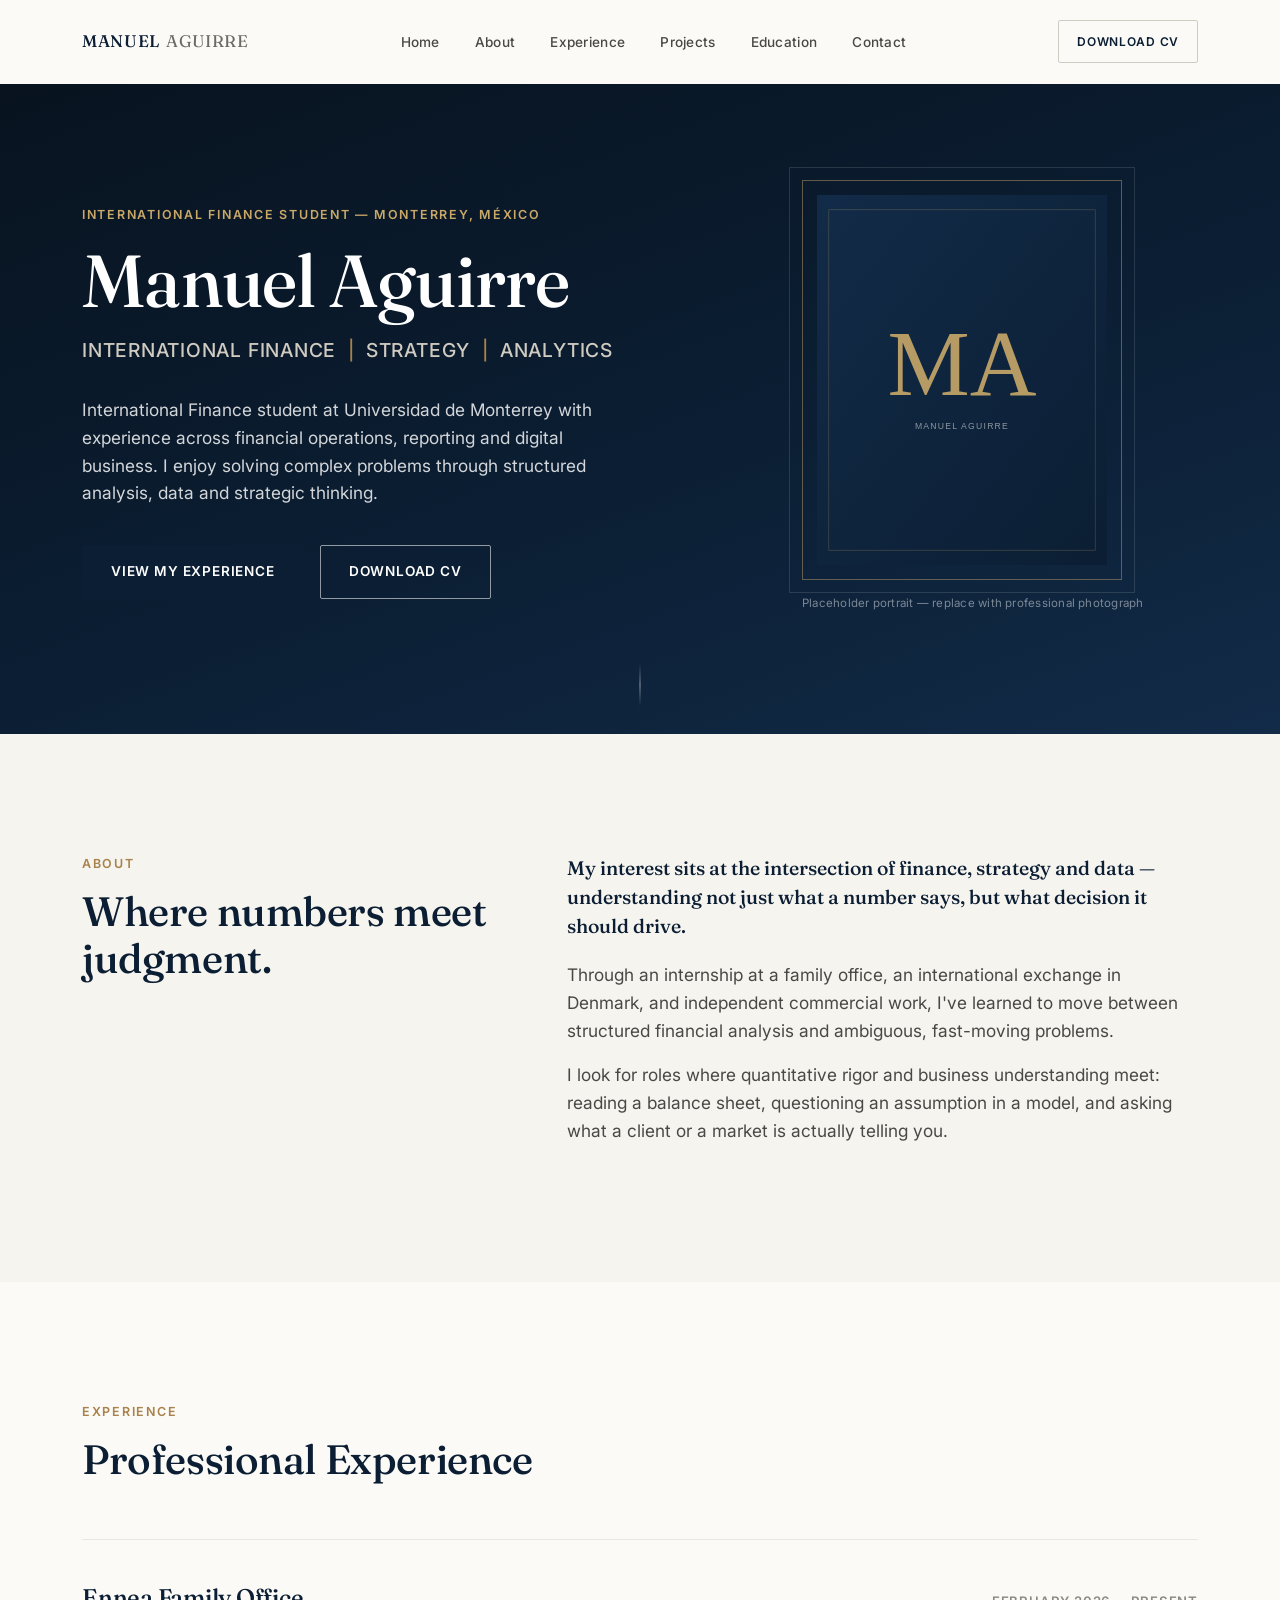
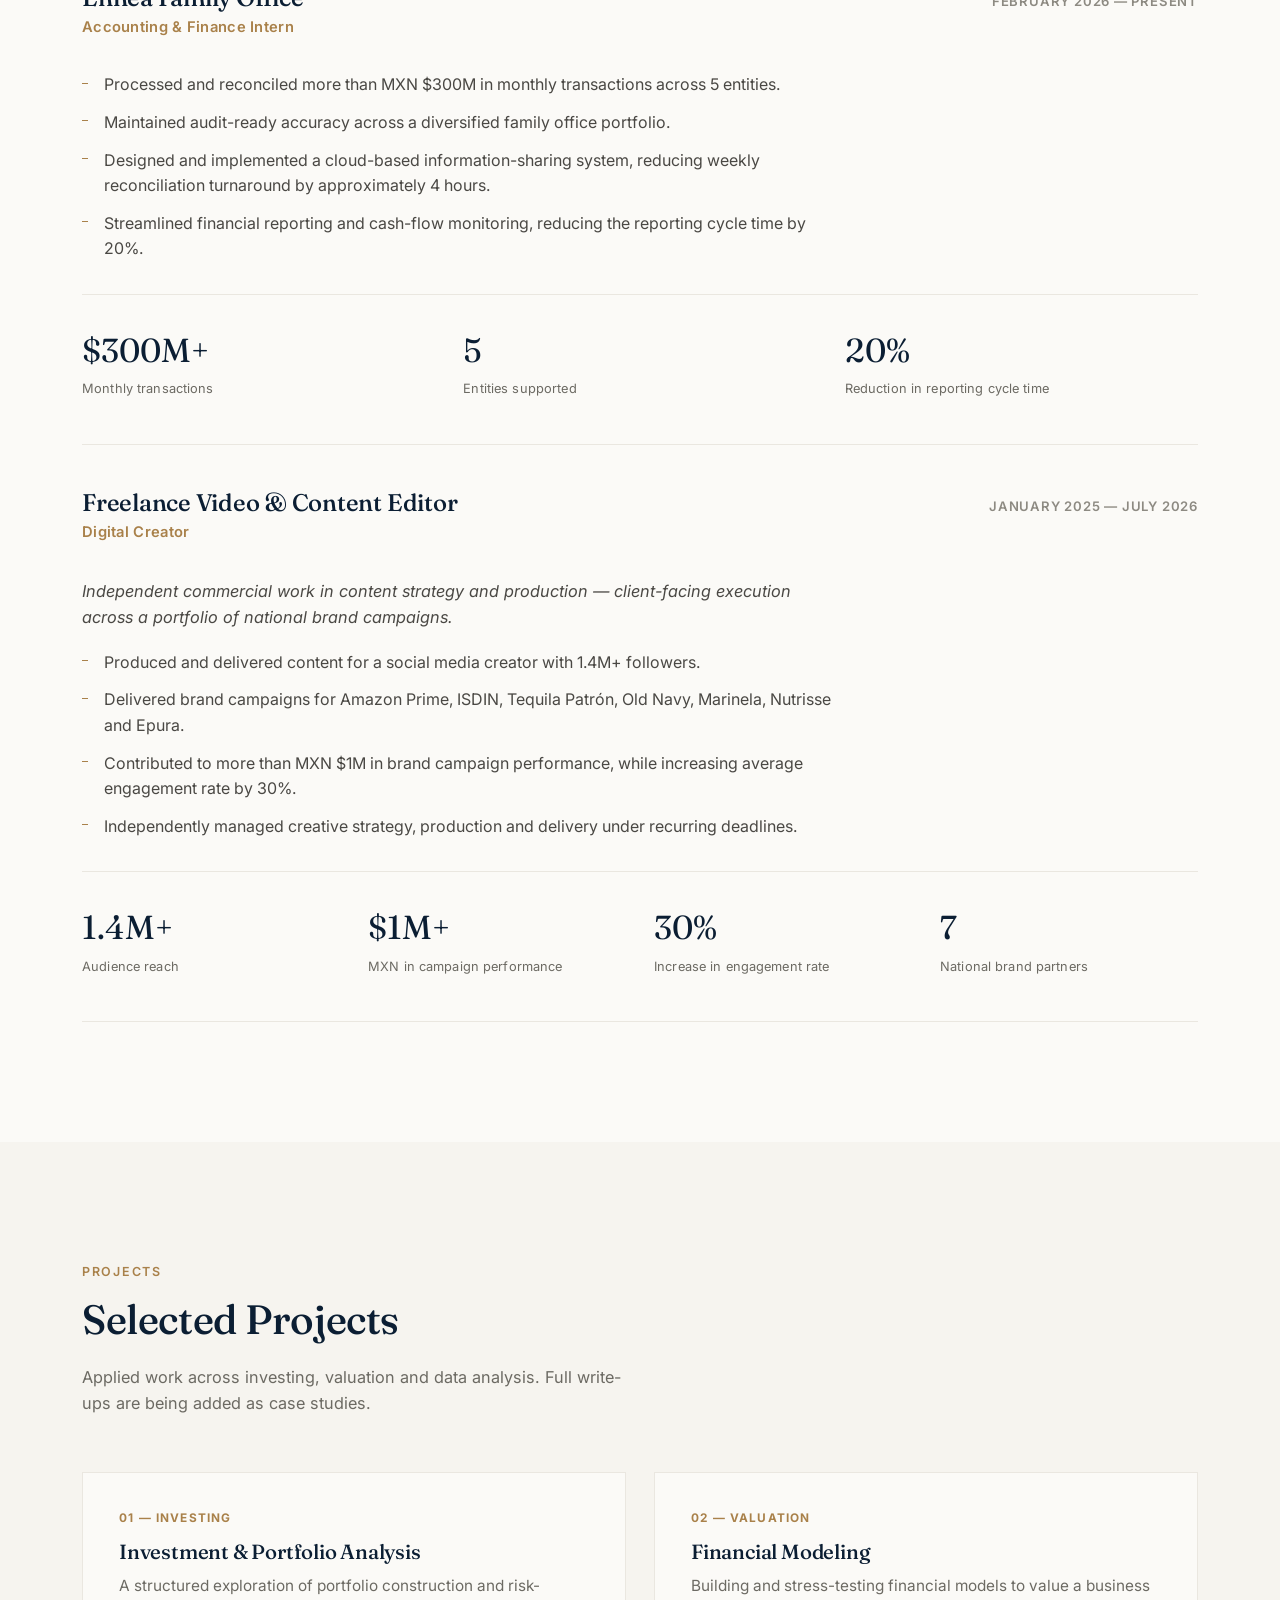
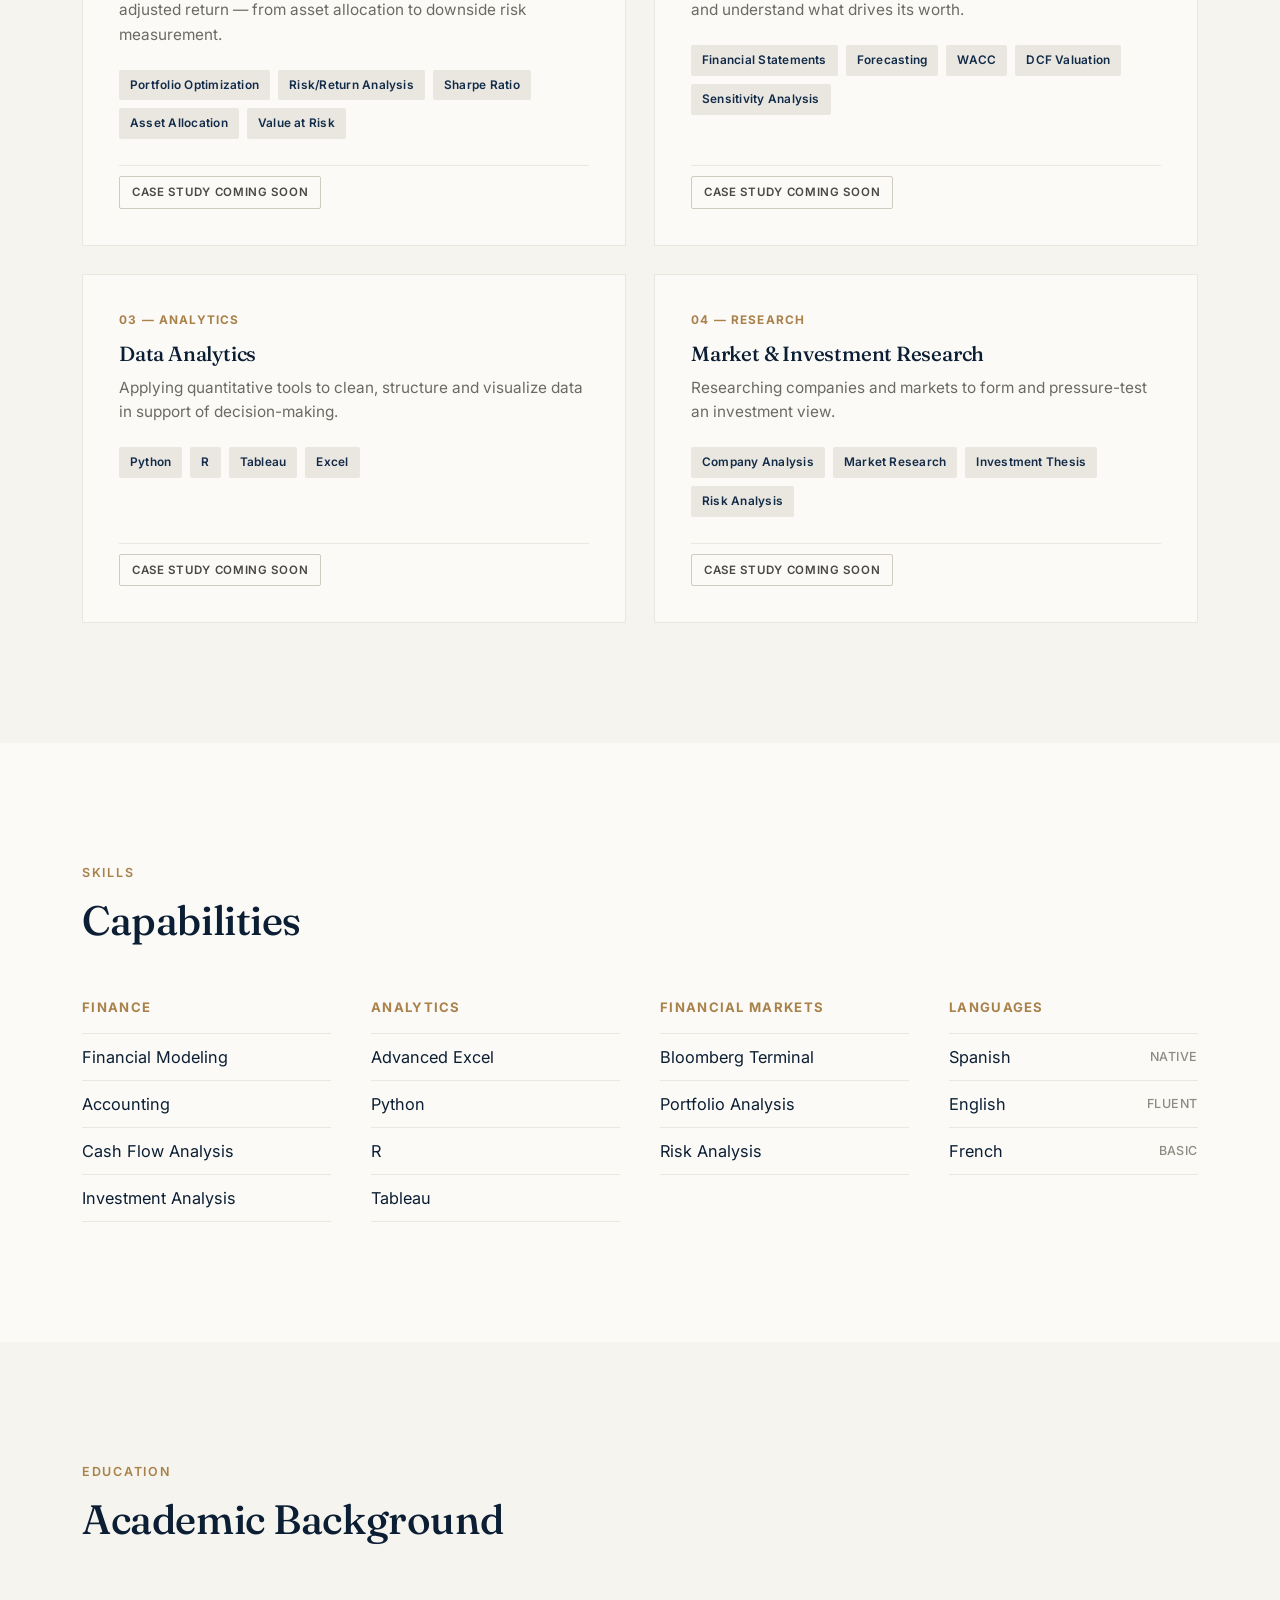
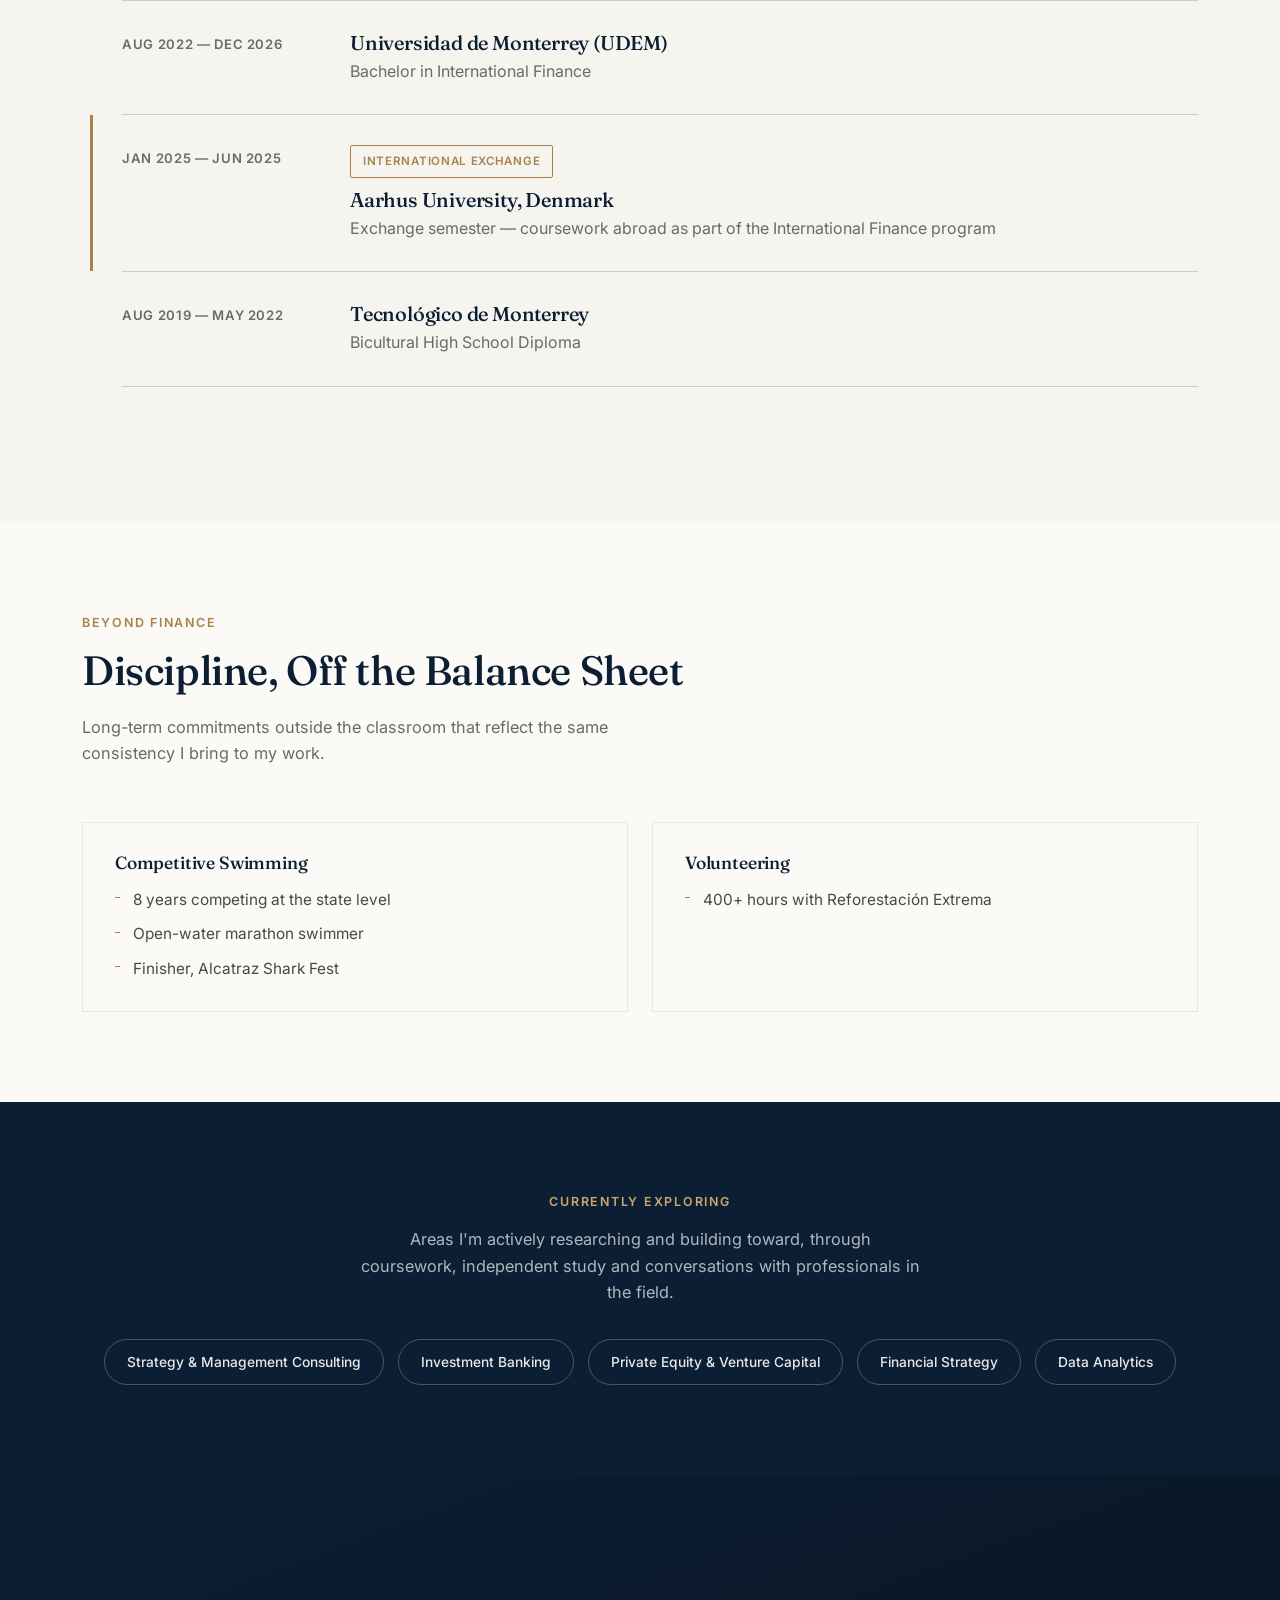
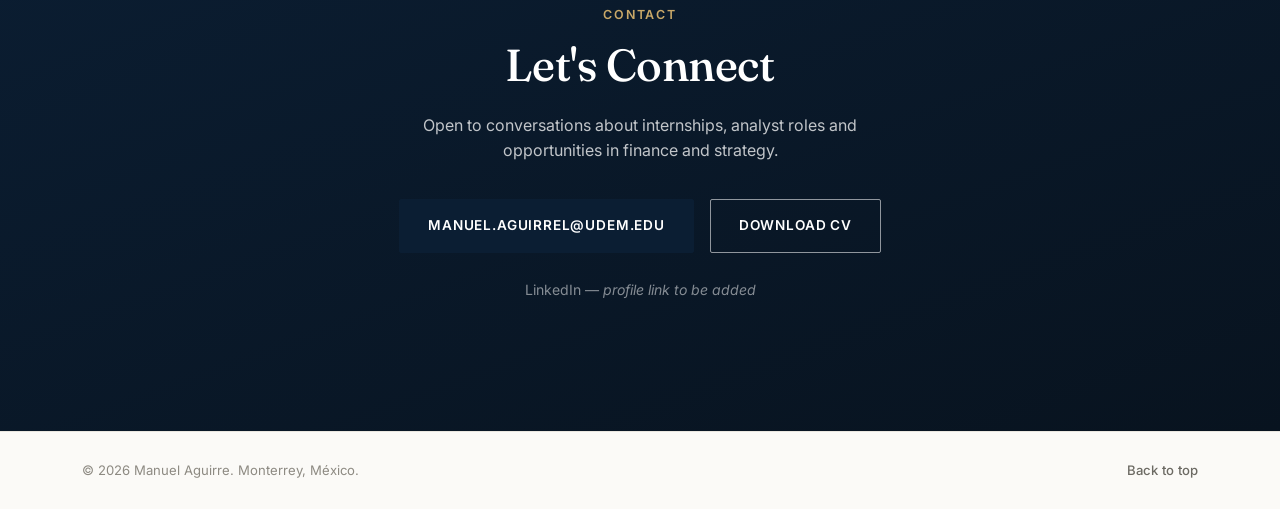
==== index.html @ ecf2e380 "Build premium personal portfolio site for Manuel Aguirre Static site (index.html, css/styles.css, js" ====
<!DOCTYPE html>
<html lang="en">
<head>
<meta charset="UTF-8">
<meta name="viewport" content="width=device-width, initial-scale=1.0">
<title>Manuel Aguirre — International Finance | Strategy | Analytics</title>
<meta name="description" content="Manuel Aguirre is an International Finance student at Universidad de Monterrey with experience in financial operations, reporting and digital business. Exploring careers in strategy consulting, investment banking, private equity and financial analytics.">
<meta name="keywords" content="Manuel Aguirre, International Finance, Finance Student, Financial Analyst, Investment Banking, Management Consulting, Financial Modeling, Monterrey Mexico, Universidad de Monterrey, Aarhus University">
<meta name="author" content="Manuel Aguirre">
<meta name="robots" content="index, follow">
<link rel="canonical" href="https://manuelaguirre.com/">

<!-- Open Graph -->
<meta property="og:type" content="website">
<meta property="og:title" content="Manuel Aguirre — International Finance | Strategy | Analytics">
<meta property="og:description" content="International Finance student at Universidad de Monterrey with experience across financial operations, reporting and digital business.">
<meta property="og:image" content="assets/img/og-cover.svg">
<meta property="og:locale" content="en_US">

<!-- Twitter -->
<meta name="twitter:card" content="summary_large_image">
<meta name="twitter:title" content="Manuel Aguirre — International Finance | Strategy | Analytics">
<meta name="twitter:description" content="International Finance student at Universidad de Monterrey with experience across financial operations, reporting and digital business.">

<link rel="icon" type="image/svg+xml" href="assets/img/favicon.svg">

<link rel="preconnect" href="https://fonts.googleapis.com">
<link rel="preconnect" href="https://fonts.gstatic.com" crossorigin>
<link href="https://fonts.googleapis.com/css2?family=Fraunces:opsz,wght@9..144,400;9..144,500;9..144,600&family=Inter:wght@400;500;600;700&display=swap" rel="stylesheet">

<link rel="stylesheet" href="css/styles.css">

<script type="application/ld+json">
{
  "@context": "https://schema.org",
  "@type": "Person",
  "name": "Manuel Aguirre",
  "jobTitle": "International Finance Student",
  "description": "International Finance student at Universidad de Monterrey with experience across financial operations, reporting and digital business.",
  "email": "mailto:manuel.aguirrel@udem.edu",
  "address": {
    "@type": "PostalAddress",
    "addressLocality": "Monterrey",
    "addressCountry": "MX"
  },
  "alumniOf": [
    {
      "@type": "CollegeOrUniversity",
      "name": "Universidad de Monterrey (UDEM)"
    },
    {
      "@type": "CollegeOrUniversity",
      "name": "Aarhus University"
    },
    {
      "@type": "EducationalOrganization",
      "name": "Tecnológico de Monterrey"
    }
  ],
  "worksFor": {
    "@type": "Organization",
    "name": "Ennea Family Office"
  }
}
</script>
</head>
<body>

<a class="skip-link" href="#main">Skip to content</a>

<header class="site-header" id="site-header">
  <div class="container header-inner">
    <a href="#top" class="logo">MANUEL<span>AGUIRRE</span></a>

    <nav class="main-nav" id="main-nav" aria-label="Primary">
      <ul>
        <li><a href="#top" class="nav-link">Home</a></li>
        <li><a href="#about" class="nav-link">About</a></li>
        <li><a href="#experience" class="nav-link">Experience</a></li>
        <li><a href="#projects" class="nav-link">Projects</a></li>
        <li><a href="#education" class="nav-link">Education</a></li>
        <li><a href="#contact" class="nav-link">Contact</a></li>
      </ul>
    </nav>

    <div class="header-actions">
      <a class="btn btn-ghost btn-small" href="assets/cv/Manuel-Aguirre-CV.pdf" download>Download CV</a>
      <button class="nav-toggle" id="nav-toggle" aria-expanded="false" aria-controls="mobile-nav" aria-label="Open menu">
        <span></span><span></span><span></span>
      </button>
    </div>
  </div>

  <div class="mobile-nav" id="mobile-nav">
    <ul>
      <li><a href="#top" class="nav-link">Home</a></li>
      <li><a href="#about" class="nav-link">About</a></li>
      <li><a href="#experience" class="nav-link">Experience</a></li>
      <li><a href="#projects" class="nav-link">Projects</a></li>
      <li><a href="#education" class="nav-link">Education</a></li>
      <li><a href="#contact" class="nav-link">Contact</a></li>
      <li><a href="assets/cv/Manuel-Aguirre-CV.pdf" class="btn btn-primary btn-small" download>Download CV</a></li>
    </ul>
  </div>
</header>

<main id="main">

  <!-- HERO -->
  <section class="hero" id="top">
    <div class="container hero-inner">
      <div class="hero-copy reveal">
        <p class="eyebrow">International Finance Student — Monterrey, México</p>
        <h1 class="hero-name">Manuel Aguirre</h1>
        <p class="hero-tagline">International Finance <span class="hero-divider">|</span> Strategy <span class="hero-divider">|</span> Analytics</p>
        <p class="hero-desc">International Finance student at Universidad de Monterrey with experience across financial operations, reporting and digital business. I enjoy solving complex problems through structured analysis, data and strategic thinking.</p>
        <div class="hero-cta">
          <a href="#experience" class="btn btn-primary">View My Experience</a>
          <a href="assets/cv/Manuel-Aguirre-CV.pdf" class="btn btn-outline" download>Download CV</a>
        </div>
      </div>

      <div class="hero-portrait reveal" aria-hidden="false">
        <div class="portrait-frame">
          <img src="assets/img/portrait-placeholder.svg" alt="Portrait of Manuel Aguirre — placeholder, to be replaced with a professional photograph" width="480" height="600">
        </div>
        <p class="portrait-note">Placeholder portrait — replace with professional photograph</p>
      </div>
    </div>
    <div class="hero-scroll-cue" aria-hidden="true"><span></span></div>
  </section>

  <!-- ABOUT -->
  <section class="section section-about" id="about">
    <div class="container about-grid">
      <div class="section-heading reveal">
        <p class="eyebrow">About</p>
        <h2>Where numbers meet judgment.</h2>
      </div>
      <div class="about-copy reveal">
        <p>My interest sits at the intersection of finance, strategy and data — understanding not just what a number says, but what decision it should drive.</p>
        <p>Through an internship at a family office, an international exchange in Denmark, and independent commercial work, I've learned to move between structured financial analysis and ambiguous, fast-moving problems.</p>
        <p>I look for roles where quantitative rigor and business understanding meet: reading a balance sheet, questioning an assumption in a model, and asking what a client or a market is actually telling you.</p>
      </div>
    </div>
  </section>

  <!-- EXPERIENCE -->
  <section class="section section-experience" id="experience">
    <div class="container">
      <div class="section-heading reveal">
        <p class="eyebrow">Experience</p>
        <h2>Professional Experience</h2>
      </div>

      <article class="experience-card reveal">
        <div class="experience-head">
          <div>
            <h3>Ennea Family Office</h3>
            <p class="experience-role">Accounting &amp; Finance Intern</p>
          </div>
          <p class="experience-dates">February 2026 — Present</p>
        </div>

        <ul class="experience-list">
          <li>Processed and reconciled more than MXN $300M in monthly transactions across 5 entities.</li>
          <li>Maintained audit-ready accuracy across a diversified family office portfolio.</li>
          <li>Designed and implemented a cloud-based information-sharing system, reducing weekly reconciliation turnaround by approximately 4 hours.</li>
          <li>Streamlined financial reporting and cash-flow monitoring, reducing the reporting cycle time by 20%.</li>
        </ul>

        <div class="stat-row">
          <div class="stat">
            <p class="stat-number">$300M+</p>
            <p class="stat-label">Monthly transactions</p>
          </div>
          <div class="stat">
            <p class="stat-number">5</p>
            <p class="stat-label">Entities supported</p>
          </div>
          <div class="stat">
            <p class="stat-number">20%</p>
            <p class="stat-label">Reduction in reporting cycle time</p>
          </div>
        </div>
      </article>

      <article class="experience-card reveal">
        <div class="experience-head">
          <div>
            <h3>Freelance Video &amp; Content Editor</h3>
            <p class="experience-role">Digital Creator</p>
          </div>
          <p class="experience-dates">January 2025 — July 2026</p>
        </div>

        <p class="experience-framing">Independent commercial work in content strategy and production — client-facing execution across a portfolio of national brand campaigns.</p>

        <ul class="experience-list">
          <li>Produced and delivered content for a social media creator with 1.4M+ followers.</li>
          <li>Delivered brand campaigns for Amazon Prime, ISDIN, Tequila Patrón, Old Navy, Marinela, Nutrisse and Epura.</li>
          <li>Contributed to more than MXN $1M in brand campaign performance, while increasing average engagement rate by 30%.</li>
          <li>Independently managed creative strategy, production and delivery under recurring deadlines.</li>
        </ul>

        <div class="stat-row">
          <div class="stat">
            <p class="stat-number">1.4M+</p>
            <p class="stat-label">Audience reach</p>
          </div>
          <div class="stat">
            <p class="stat-number">$1M+</p>
            <p class="stat-label">MXN in campaign performance</p>
          </div>
          <div class="stat">
            <p class="stat-number">30%</p>
            <p class="stat-label">Increase in engagement rate</p>
          </div>
          <div class="stat">
            <p class="stat-number">7</p>
            <p class="stat-label">National brand partners</p>
          </div>
        </div>
      </article>
    </div>
  </section>

  <!-- SELECTED PROJECTS -->
  <section class="section section-projects" id="projects">
    <div class="container">
      <div class="section-heading reveal">
        <p class="eyebrow">Projects</p>
        <h2>Selected Projects</h2>
        <p class="section-subtitle">Applied work across investing, valuation and data analysis. Full write-ups are being added as case studies.</p>
      </div>

      <div class="project-grid">
        <article class="project-card reveal">
          <p class="project-category">01 — Investing</p>
          <h3>Investment &amp; Portfolio Analysis</h3>
          <p class="project-desc">A structured exploration of portfolio construction and risk-adjusted return — from asset allocation to downside risk measurement.</p>
          <ul class="tag-list">
            <li>Portfolio Optimization</li>
            <li>Risk/Return Analysis</li>
            <li>Sharpe Ratio</li>
            <li>Asset Allocation</li>
            <li>Value at Risk</li>
          </ul>
          <div class="project-footer">
            <span class="badge">Case study coming soon</span>
          </div>
        </article>

        <article class="project-card reveal">
          <p class="project-category">02 — Valuation</p>
          <h3>Financial Modeling</h3>
          <p class="project-desc">Building and stress-testing financial models to value a business and understand what drives its worth.</p>
          <ul class="tag-list">
            <li>Financial Statements</li>
            <li>Forecasting</li>
            <li>WACC</li>
            <li>DCF Valuation</li>
            <li>Sensitivity Analysis</li>
          </ul>
          <div class="project-footer">
            <span class="badge">Case study coming soon</span>
          </div>
        </article>

        <article class="project-card reveal">
          <p class="project-category">03 — Analytics</p>
          <h3>Data Analytics</h3>
          <p class="project-desc">Applying quantitative tools to clean, structure and visualize data in support of decision-making.</p>
          <ul class="tag-list">
            <li>Python</li>
            <li>R</li>
            <li>Tableau</li>
            <li>Excel</li>
          </ul>
          <div class="project-footer">
            <span class="badge">Case study coming soon</span>
          </div>
        </article>

        <article class="project-card reveal">
          <p class="project-category">04 — Research</p>
          <h3>Market &amp; Investment Research</h3>
          <p class="project-desc">Researching companies and markets to form and pressure-test an investment view.</p>
          <ul class="tag-list">
            <li>Company Analysis</li>
            <li>Market Research</li>
            <li>Investment Thesis</li>
            <li>Risk Analysis</li>
          </ul>
          <div class="project-footer">
            <span class="badge">Case study coming soon</span>
          </div>
        </article>
      </div>
    </div>
  </section>

  <!-- SKILLS -->
  <section class="section section-skills" id="skills">
    <div class="container">
      <div class="section-heading reveal">
        <p class="eyebrow">Skills</p>
        <h2>Capabilities</h2>
      </div>

      <div class="skills-grid">
        <div class="skill-group reveal">
          <h3>Finance</h3>
          <ul>
            <li>Financial Modeling</li>
            <li>Accounting</li>
            <li>Cash Flow Analysis</li>
            <li>Investment Analysis</li>
          </ul>
        </div>
        <div class="skill-group reveal">
          <h3>Analytics</h3>
          <ul>
            <li>Advanced Excel</li>
            <li>Python</li>
            <li>R</li>
            <li>Tableau</li>
          </ul>
        </div>
        <div class="skill-group reveal">
          <h3>Financial Markets</h3>
          <ul>
            <li>Bloomberg Terminal</li>
            <li>Portfolio Analysis</li>
            <li>Risk Analysis</li>
          </ul>
        </div>
        <div class="skill-group reveal">
          <h3>Languages</h3>
          <ul class="language-list">
            <li><span>Spanish</span><span class="lang-level">Native</span></li>
            <li><span>English</span><span class="lang-level">Fluent</span></li>
            <li><span>French</span><span class="lang-level">Basic</span></li>
          </ul>
        </div>
      </div>
    </div>
  </section>

  <!-- EDUCATION -->
  <section class="section section-education" id="education">
    <div class="container">
      <div class="section-heading reveal">
        <p class="eyebrow">Education</p>
        <h2>Academic Background</h2>
      </div>

      <ol class="education-list">
        <li class="education-item reveal">
          <div class="education-dates">Aug 2022 — Dec 2026</div>
          <div class="education-body">
            <h3>Universidad de Monterrey (UDEM)</h3>
            <p>Bachelor in International Finance</p>
          </div>
        </li>

        <li class="education-item education-featured reveal">
          <div class="education-dates">Jan 2025 — Jun 2025</div>
          <div class="education-body">
            <span class="badge badge-accent">International Exchange</span>
            <h3>Aarhus University, Denmark</h3>
            <p>Exchange semester — coursework abroad as part of the International Finance program</p>
          </div>
        </li>

        <li class="education-item reveal">
          <div class="education-dates">Aug 2019 — May 2022</div>
          <div class="education-body">
            <h3>Tecnológico de Monterrey</h3>
            <p>Bicultural High School Diploma</p>
          </div>
        </li>
      </ol>
    </div>
  </section>

  <!-- BEYOND FINANCE -->
  <section class="section section-beyond" id="beyond">
    <div class="container">
      <div class="section-heading reveal">
        <p class="eyebrow">Beyond Finance</p>
        <h2>Discipline, Off the Balance Sheet</h2>
        <p class="section-subtitle">Long-term commitments outside the classroom that reflect the same consistency I bring to my work.</p>
      </div>

      <div class="beyond-grid">
        <div class="beyond-card reveal">
          <h3>Competitive Swimming</h3>
          <ul>
            <li>8 years competing at the state level</li>
            <li>Open-water marathon swimmer</li>
            <li>Finisher, Alcatraz Shark Fest</li>
          </ul>
        </div>
        <div class="beyond-card reveal">
          <h3>Volunteering</h3>
          <ul>
            <li>400+ hours with Reforestación Extrema</li>
          </ul>
        </div>
      </div>
    </div>
  </section>

  <!-- CURRENTLY EXPLORING -->
  <section class="section section-exploring">
    <div class="container">
      <div class="section-heading reveal">
        <p class="eyebrow">Currently Exploring</p>
        <p class="section-subtitle">Areas I'm actively researching and building toward, through coursework, independent study and conversations with professionals in the field.</p>
      </div>
      <ul class="pill-list reveal">
        <li>Strategy &amp; Management Consulting</li>
        <li>Investment Banking</li>
        <li>Private Equity &amp; Venture Capital</li>
        <li>Financial Strategy</li>
        <li>Data Analytics</li>
      </ul>
    </div>
  </section>

  <!-- CONTACT -->
  <section class="section section-contact" id="contact">
    <div class="container contact-inner reveal">
      <p class="eyebrow">Contact</p>
      <h2>Let's Connect</h2>
      <p class="contact-desc">Open to conversations about internships, analyst roles and opportunities in finance and strategy.</p>

      <div class="contact-actions">
        <a class="btn btn-primary" href="mailto:manuel.aguirrel@udem.edu">manuel.aguirrel@udem.edu</a>
        <a class="btn btn-outline" href="assets/cv/Manuel-Aguirre-CV.pdf" download>Download CV</a>
      </div>

      <p class="contact-linkedin">LinkedIn — <em>profile link to be added</em></p>
    </div>
  </section>

</main>

<footer class="site-footer">
  <div class="container footer-inner">
    <p>&copy; <span id="year">2026</span> Manuel Aguirre. Monterrey, México.</p>
    <a href="#top" class="footer-top">Back to top</a>
  </div>
</footer>

<script src="js/main.js"></script>
</body>
</html>
---- css/styles.css ----
/* ==========================================================================
   Manuel Aguirre — Portfolio
   Design system: deep navy / charcoal / off-white, editorial serif + sans
   ========================================================================== */

:root{
  /* Palette */
  --navy-950:#08131F;
  --navy-900:#0B1E33;
  --navy-800:#122B48;
  --navy-700:#1B3A5C;
  --charcoal:#1E2126;
  --ink:#12151A;
  --white:#FFFFFF;
  --off-white:#F6F4EF;
  --paper:#FBFAF7;
  --gray-100:#EAE7E0;
  --gray-300:#CFCBC1;
  --gray-500:#8D8A82;
  --gray-600:#6C6A63;
  --gray-700:#4A4844;
  --gold:#A9814A;
  --gold-light:#C9A868;

  /* Type */
  --font-display: 'Fraunces', Georgia, 'Times New Roman', serif;
  --font-body: 'Inter', -apple-system, BlinkMacSystemFont, 'Segoe UI', sans-serif;

  /* Layout */
  --container-w: 1180px;
  --header-h: 84px;
  --radius-sm: 2px;
  --radius-md: 4px;

  /* Motion */
  --ease: cubic-bezier(.16,.84,.44,1);
  --dur: 600ms;
}

*, *::before, *::after{ box-sizing: border-box; }

html{
  scroll-behavior: smooth;
  scroll-padding-top: var(--header-h);
}

body{
  margin:0;
  font-family: var(--font-body);
  color: var(--ink);
  background: var(--paper);
  font-size: 16px;
  line-height: 1.6;
  -webkit-font-smoothing: antialiased;
  text-rendering: optimizeLegibility;
}

img{ max-width:100%; display:block; }

a{ color: inherit; text-decoration: none; }

ul{ list-style:none; margin:0; padding:0; }

h1,h2,h3,h4{
  font-family: var(--font-display);
  font-weight: 500;
  line-height: 1.15;
  margin: 0 0 .5em;
  letter-spacing: -0.01em;
  color: var(--navy-900);
}

p{ margin: 0 0 1em; }

.container{
  width: 100%;
  max-width: var(--container-w);
  margin: 0 auto;
  padding: 0 32px;
}

.skip-link{
  position:absolute;
  left:-9999px;
  top:0;
  background: var(--navy-900);
  color: var(--white);
  padding: 12px 20px;
  z-index: 200;
}
.skip-link:focus{ left: 16px; top: 16px; }

/* ---- Buttons ---- */
.btn{
  display:inline-flex;
  align-items:center;
  justify-content:center;
  gap:.5em;
  padding: 15px 28px;
  font-family: var(--font-body);
  font-size: 0.85rem;
  font-weight: 600;
  letter-spacing: 0.06em;
  text-transform: uppercase;
  border-radius: var(--radius-sm);
  border: 1px solid transparent;
  cursor: pointer;
  transition: background-color .25s var(--ease), color .25s var(--ease), border-color .25s var(--ease), transform .25s var(--ease);
  white-space: nowrap;
}
.btn:hover{ transform: translateY(-1px); }
.btn:focus-visible{ outline: 2px solid var(--gold); outline-offset: 3px; }

.btn-primary{
  background: var(--navy-900);
  color: var(--white);
  border-color: var(--navy-900);
}
.btn-primary:hover{ background: var(--navy-800); border-color: var(--navy-800); }

.btn-outline{
  background: transparent;
  color: var(--navy-900);
  border-color: var(--navy-900);
}
.btn-outline:hover{ background: var(--navy-900); color: var(--white); }

.btn-ghost{
  background: transparent;
  color: var(--navy-900);
  border-color: var(--gray-300);
  padding: 11px 20px;
}
.btn-ghost:hover{ border-color: var(--navy-900); }

.btn-small{ padding: 11px 18px; font-size: .75rem; }

/* On dark sections, outline buttons flip */
.hero .btn-outline{
  color: var(--white);
  border-color: rgba(255,255,255,.55);
}
.hero .btn-outline:hover{ background: var(--white); color: var(--navy-900); }

.section-contact .btn-outline{
  color: var(--white);
  border-color: rgba(255,255,255,.55);
}
.section-contact .btn-outline:hover{ background: var(--white); color: var(--navy-900); }

/* ---- Eyebrow / labels ---- */
.eyebrow{
  font-family: var(--font-body);
  font-size: .78rem;
  font-weight: 600;
  letter-spacing: 0.14em;
  text-transform: uppercase;
  color: var(--gold);
  margin: 0 0 14px;
}

.badge{
  display:inline-block;
  font-size: .72rem;
  font-weight: 600;
  letter-spacing: .06em;
  text-transform: uppercase;
  padding: 6px 12px;
  border: 1px solid var(--gray-300);
  color: var(--gray-700);
  border-radius: var(--radius-sm);
}
.badge-accent{
  border-color: var(--gold);
  color: var(--gold);
  margin-bottom: 10px;
}

/* ==========================================================================
   Header
   ========================================================================== */
.site-header{
  position: sticky;
  top:0;
  z-index: 100;
  height: var(--header-h);
  display:flex;
  align-items:center;
  background: rgba(251,250,247,.85);
  backdrop-filter: saturate(180%) blur(10px);
  -webkit-backdrop-filter: saturate(180%) blur(10px);
  border-bottom: 1px solid transparent;
  transition: border-color .3s var(--ease), background-color .3s var(--ease), box-shadow .3s var(--ease);
}
.site-header.scrolled{
  border-bottom-color: var(--gray-100);
  box-shadow: 0 1px 0 rgba(0,0,0,.02);
}

.header-inner{
  display:flex;
  align-items:center;
  justify-content: space-between;
  width:100%;
}

.logo{
  font-family: var(--font-display);
  font-size: 1.05rem;
  font-weight: 500;
  letter-spacing: 0.04em;
  color: var(--navy-900);
}
.logo span{ font-weight: 400; color: var(--gray-600); margin-left:.35em; }

.main-nav ul{ display:flex; gap: 2.2rem; }
.nav-link{
  font-size: .85rem;
  font-weight: 500;
  letter-spacing: .02em;
  color: var(--gray-700);
  position: relative;
  padding: 6px 0;
  transition: color .2s var(--ease);
}
.nav-link::after{
  content:"";
  position:absolute;
  left:0; right:0; bottom:0;
  height:1px;
  background: var(--gold);
  transform: scaleX(0);
  transform-origin: left;
  transition: transform .25s var(--ease);
}
.nav-link:hover, .nav-link.active{ color: var(--navy-900); }
.nav-link:hover::after, .nav-link.active::after{ transform: scaleX(1); }

.header-actions{ display:flex; align-items:center; gap: 14px; }

.nav-toggle{
  display:none;
  flex-direction:column;
  justify-content:center;
  gap:5px;
  width: 34px;
  height: 34px;
  background: none;
  border: none;
  cursor:pointer;
  padding: 0;
}
.nav-toggle span{
  display:block;
  height:1.5px;
  background: var(--navy-900);
  transition: transform .25s var(--ease), opacity .25s var(--ease);
}
.nav-toggle[aria-expanded="true"] span:nth-child(1){ transform: translateY(6.5px) rotate(45deg); }
.nav-toggle[aria-expanded="true"] span:nth-child(2){ opacity:0; }
.nav-toggle[aria-expanded="true"] span:nth-child(3){ transform: translateY(-6.5px) rotate(-45deg); }

.mobile-nav{
  display:none;
  position: absolute;
  top: var(--header-h);
  left:0; right:0;
  background: var(--paper);
  border-bottom: 1px solid var(--gray-100);
  overflow:hidden;
  max-height:0;
  transition: max-height .35s var(--ease);
}
.mobile-nav.open{ max-height: 420px; }
.mobile-nav ul{ padding: 10px 32px 26px; display:flex; flex-direction:column; gap: 4px; }
.mobile-nav .nav-link{ display:block; padding: 12px 0; font-size: 1rem; }
.mobile-nav .btn{ margin-top: 10px; width: fit-content; }

/* ==========================================================================
   Hero
   ========================================================================== */
.hero{
  position:relative;
  background: linear-gradient(160deg, var(--navy-950) 0%, var(--navy-900) 55%, var(--navy-800) 100%);
  color: var(--white);
  padding: 96px 0 110px;
  overflow:hidden;
}

.hero-inner{
  display:grid;
  grid-template-columns: 1.15fr .85fr;
  gap: 56px;
  align-items:center;
}

.hero-copy .eyebrow{ color: var(--gold-light); }

.hero-name{
  font-size: clamp(2.8rem, 6vw, 4.6rem);
  color: var(--white);
  margin-bottom: .15em;
}

.hero-tagline{
  font-family: var(--font-body);
  font-size: clamp(1rem, 1.6vw, 1.2rem);
  font-weight: 500;
  letter-spacing: .04em;
  text-transform: uppercase;
  color: var(--gray-300);
  margin-bottom: 1.6em;
}
.hero-divider{ color: var(--gold); margin: 0 .3em; }

.hero-desc{
  font-size: 1.08rem;
  color: rgba(255,255,255,.82);
  max-width: 560px;
  margin-bottom: 2.2em;
}

.hero-cta{ display:flex; flex-wrap:wrap; gap: 16px; }

.hero-portrait{ position:relative; justify-self:center; }
.portrait-frame{
  width: min(320px, 80vw);
  aspect-ratio: 4/5;
  border: 1px solid rgba(201,168,104,.45);
  padding: 14px;
  position:relative;
}
.portrait-frame::before{
  content:"";
  position:absolute;
  inset: -14px;
  border: 1px solid rgba(255,255,255,.12);
  pointer-events:none;
}
.portrait-frame img{
  width:100%; height:100%;
  object-fit: cover;
  background: var(--navy-800);
}
.portrait-note{
  text-align:center;
  font-size: .72rem;
  color: rgba(255,255,255,.45);
  margin-top: 14px;
  letter-spacing: .02em;
}

.hero-scroll-cue{
  position:absolute;
  left:50%;
  bottom: 28px;
  transform: translateX(-50%);
}
.hero-scroll-cue span{
  display:block;
  width:1px;
  height:42px;
  background: linear-gradient(to bottom, rgba(255,255,255,0), rgba(255,255,255,.55), rgba(255,255,255,0));
  animation: scrollcue 2.2s ease-in-out infinite;
}
@keyframes scrollcue{
  0%{ transform: translateY(-8px); opacity:.2; }
  50%{ opacity:1; }
  100%{ transform: translateY(8px); opacity:.2; }
}

/* ==========================================================================
   Generic section scaffolding
   ========================================================================== */
.section{ padding: 120px 0; }
.section-heading{ max-width: 640px; margin-bottom: 56px; }
.section-heading h2{ font-size: clamp(1.9rem, 3.2vw, 2.6rem); }
.section-subtitle{ color: var(--gray-600); font-size: 1.02rem; max-width: 560px; }

.section-about{ background: var(--off-white); }
.about-grid{
  display:grid;
  grid-template-columns: .8fr 1.2fr;
  gap: 64px;
  align-items:start;
}
.about-grid .section-heading{ margin-bottom:0; }
.about-copy p{ font-size: 1.08rem; color: var(--gray-700); }
.about-copy p:first-child{ font-size: 1.22rem; color: var(--navy-900); font-family: var(--font-display); font-weight: 500; line-height:1.5; }

/* ==========================================================================
   Experience
   ========================================================================== */
.experience-card{
  border-top: 1px solid var(--gray-100);
  padding: 44px 0;
}
.experience-card:last-child{ border-bottom: 1px solid var(--gray-100); }

.experience-head{
  display:flex;
  justify-content: space-between;
  align-items: baseline;
  flex-wrap: wrap;
  gap: 8px 24px;
  margin-bottom: 18px;
}
.experience-head h3{ font-size: 1.5rem; margin-bottom: .2em; }
.experience-role{ color: var(--gold); font-weight: 600; font-size: .92rem; letter-spacing: .02em; }
.experience-dates{
  font-size: .82rem;
  font-weight: 600;
  letter-spacing: .06em;
  text-transform: uppercase;
  color: var(--gray-500);
  white-space: nowrap;
}

.experience-framing{
  font-size: 1.02rem;
  color: var(--gray-700);
  font-style: italic;
  max-width: 720px;
  margin-bottom: 20px;
}

.experience-list{ max-width: 760px; margin-bottom: 32px; }
.experience-list li{
  position: relative;
  padding-left: 22px;
  margin-bottom: 12px;
  color: var(--gray-700);
  font-size: 1rem;
}
.experience-list li::before{
  content:"";
  position:absolute;
  left:0; top: .65em;
  width: 6px; height:1px;
  background: var(--gold);
}

.stat-row{
  display:grid;
  grid-template-columns: repeat(auto-fit, minmax(140px, 1fr));
  gap: 28px;
  padding-top: 28px;
  border-top: 1px solid var(--gray-100);
}
.stat-number{
  font-family: var(--font-display);
  font-size: clamp(1.7rem, 2.6vw, 2.2rem);
  color: var(--navy-900);
  margin-bottom: .1em;
}
.stat-label{
  font-size: .8rem;
  color: var(--gray-600);
  letter-spacing: .01em;
  margin-bottom:0;
}

/* ==========================================================================
   Projects
   ========================================================================== */
.section-projects{ background: var(--off-white); }
.project-grid{
  display:grid;
  grid-template-columns: repeat(2, 1fr);
  gap: 28px;
}
.project-card{
  background: var(--paper);
  border: 1px solid var(--gray-100);
  padding: 36px;
  display:flex;
  flex-direction:column;
  transition: border-color .25s var(--ease), transform .25s var(--ease);
}
.project-card:hover{ border-color: var(--gold); transform: translateY(-3px); }

.project-category{
  font-size: .74rem;
  font-weight: 700;
  letter-spacing: .1em;
  text-transform: uppercase;
  color: var(--gold);
  margin-bottom: 12px;
}
.project-card h3{ font-size: 1.28rem; margin-bottom: .5em; }
.project-desc{ color: var(--gray-600); font-size: .96rem; margin-bottom: 22px; }

.tag-list{ display:flex; flex-wrap:wrap; gap: 8px; margin-bottom: 26px; }
.tag-list li{
  font-size: .74rem;
  font-weight: 600;
  letter-spacing: .02em;
  color: var(--navy-800);
  background: var(--gray-100);
  padding: 6px 11px;
  border-radius: var(--radius-sm);
}

.project-footer{ margin-top: auto; padding-top: 10px; border-top: 1px solid var(--gray-100); }

/* ==========================================================================
   Skills
   ========================================================================== */
.skills-grid{
  display:grid;
  grid-template-columns: repeat(4, 1fr);
  gap: 40px;
}
.skill-group h3{
  font-size: .82rem;
  font-weight: 700;
  letter-spacing: .1em;
  text-transform: uppercase;
  color: var(--gold);
  font-family: var(--font-body);
  margin-bottom: 18px;
}
.skill-group ul li{
  font-size: 1.02rem;
  color: var(--navy-900);
  padding: 10px 0;
  border-top: 1px solid var(--gray-100);
}
.skill-group ul li:last-child{ border-bottom: 1px solid var(--gray-100); }

.language-list li{ display:flex; justify-content: space-between; align-items:center; }
.lang-level{ font-size: .78rem; color: var(--gray-500); font-weight: 500; text-transform: uppercase; letter-spacing: .04em; }

/* ==========================================================================
   Education
   ========================================================================== */
.section-education{ background: var(--off-white); }
.education-list{ display:flex; flex-direction:column; }
.education-item{
  display:grid;
  grid-template-columns: 200px 1fr;
  gap: 28px;
  padding: 30px 0;
  border-top: 1px solid var(--gray-300);
}
.education-list li:last-child{ border-bottom: 1px solid var(--gray-300); }
.education-dates{
  font-size: .82rem;
  font-weight: 600;
  letter-spacing: .05em;
  text-transform: uppercase;
  color: var(--gray-600);
  padding-top: 3px;
}
.education-body h3{ font-size: 1.25rem; margin-bottom: .25em; }
.education-body p{ color: var(--gray-600); margin-bottom:0; }
.education-featured{ position: relative; }
.education-featured::before{
  content:"";
  position:absolute;
  left: -32px;
  top:0; bottom:0;
  width: 3px;
  background: var(--gold);
}

/* ==========================================================================
   Beyond Finance
   ========================================================================== */
.section-beyond{ padding: 90px 0; }
.beyond-grid{
  display:grid;
  grid-template-columns: repeat(2, 1fr);
  gap: 24px;
}
.beyond-card{
  border: 1px solid var(--gray-100);
  padding: 30px 32px;
}
.beyond-card h3{ font-size: 1.1rem; margin-bottom: .8em; }
.beyond-card ul li{
  font-size: .96rem;
  color: var(--gray-700);
  padding-left: 18px;
  position: relative;
  margin-bottom: 10px;
}
.beyond-card ul li::before{
  content:"";
  position:absolute; left:0; top:.6em;
  width:5px; height:1px;
  background: var(--gold);
}
.beyond-card ul li:last-child{ margin-bottom:0; }

/* ==========================================================================
   Currently Exploring
   ========================================================================== */
.section-exploring{
  background: var(--navy-900);
  color: var(--white);
  padding: 90px 0;
  text-align:center;
}
.section-exploring .eyebrow{ color: var(--gold-light); }
.section-exploring .section-heading{ margin: 0 auto 34px; }
.section-exploring .section-subtitle{ color: rgba(255,255,255,.68); margin: 0 auto; }

.pill-list{
  display:flex;
  flex-wrap:wrap;
  justify-content:center;
  gap: 14px;
}
.pill-list li{
  font-size: .86rem;
  font-weight: 500;
  padding: 11px 22px;
  border: 1px solid rgba(255,255,255,.25);
  border-radius: 999px;
  color: rgba(255,255,255,.9);
  transition: border-color .25s var(--ease), background-color .25s var(--ease);
}
.pill-list li:hover{ border-color: var(--gold-light); background: rgba(255,255,255,.04); }

/* ==========================================================================
   Contact
   ========================================================================== */
.section-contact{
  background: linear-gradient(160deg, var(--navy-900) 0%, var(--navy-950) 100%);
  color: var(--white);
  text-align:center;
  padding: 130px 0;
}
.section-contact .eyebrow{ color: var(--gold-light); }
.section-contact h2{ color: var(--white); font-size: clamp(2rem, 4vw, 2.8rem); }
.contact-desc{ color: rgba(255,255,255,.75); max-width: 480px; margin: 0 auto 2.2em; }
.contact-inner{ max-width: 640px; }
.contact-actions{ display:flex; flex-wrap:wrap; justify-content:center; gap: 16px; margin-bottom: 26px; }
.contact-linkedin{ color: rgba(255,255,255,.5); font-size: .88rem; margin:0; }

/* ==========================================================================
   Footer
   ========================================================================== */
.site-footer{ background: var(--paper); border-top: 1px solid var(--gray-100); padding: 28px 0; }
.footer-inner{ display:flex; justify-content: space-between; align-items:center; flex-wrap:wrap; gap: 10px; }
.footer-inner p{ margin:0; font-size: .82rem; color: var(--gray-500); }
.footer-top{ font-size: .82rem; color: var(--gray-600); font-weight: 500; }
.footer-top:hover{ color: var(--navy-900); }

/* ==========================================================================
   Reveal animations
   ========================================================================== */
.reveal{
  opacity: 0;
  transform: translateY(18px);
  transition: opacity var(--dur) var(--ease), transform var(--dur) var(--ease);
}
.reveal.is-visible{ opacity:1; transform: none; }

@media (prefers-reduced-motion: reduce){
  html{ scroll-behavior:auto; }
  .reveal{ opacity:1; transform:none; transition:none; }
  .hero-scroll-cue span{ animation:none; }
  *{ transition-duration: 0.001ms !important; animation-duration: 0.001ms !important; }
}

/* ==========================================================================
   Responsive
   ========================================================================== */
@media (max-width: 980px){
  .hero-inner{ grid-template-columns: 1fr; text-align:center; }
  .hero-copy{ order:2; }
  .hero-portrait{ order:1; margin-bottom: 20px; }
  .hero-desc{ margin-left:auto; margin-right:auto; }
  .hero-cta{ justify-content:center; }

  .about-grid{ grid-template-columns: 1fr; gap: 24px; }
  .project-grid{ grid-template-columns: 1fr; }
  .skills-grid{ grid-template-columns: repeat(2, 1fr); gap: 32px 24px; }
  .beyond-grid{ grid-template-columns: 1fr; }
}

@media (max-width: 760px){
  .main-nav{ display:none; }
  .nav-toggle{ display:flex; }
  .mobile-nav{ display:block; }

  .section{ padding: 84px 0; }
  .container{ padding: 0 22px; }

  .education-item{ grid-template-columns: 1fr; gap: 8px; }
  .education-featured::before{ left: -22px; }

  .footer-inner{ justify-content:center; text-align:center; }
}

@media (max-width: 480px){
  .skills-grid{ grid-template-columns: 1fr; }
  .stat-row{ grid-template-columns: repeat(2, 1fr); }
}
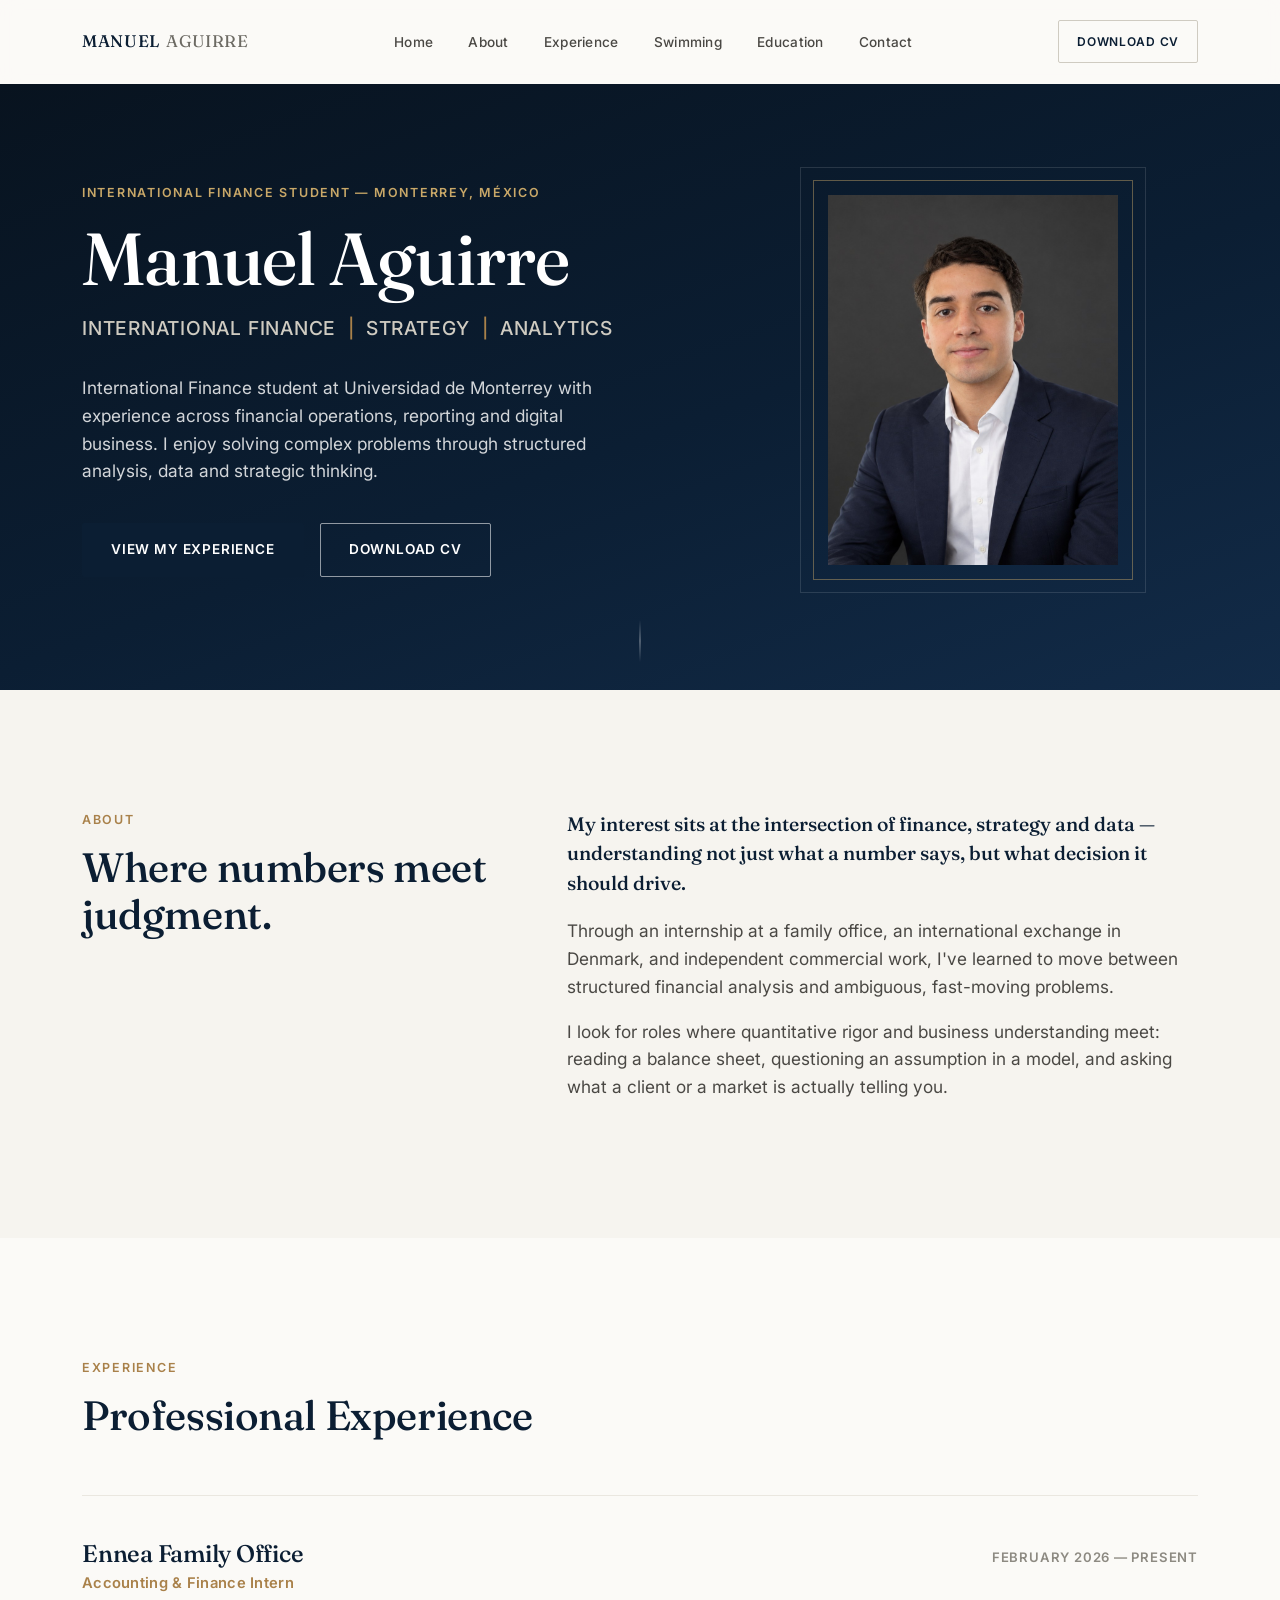
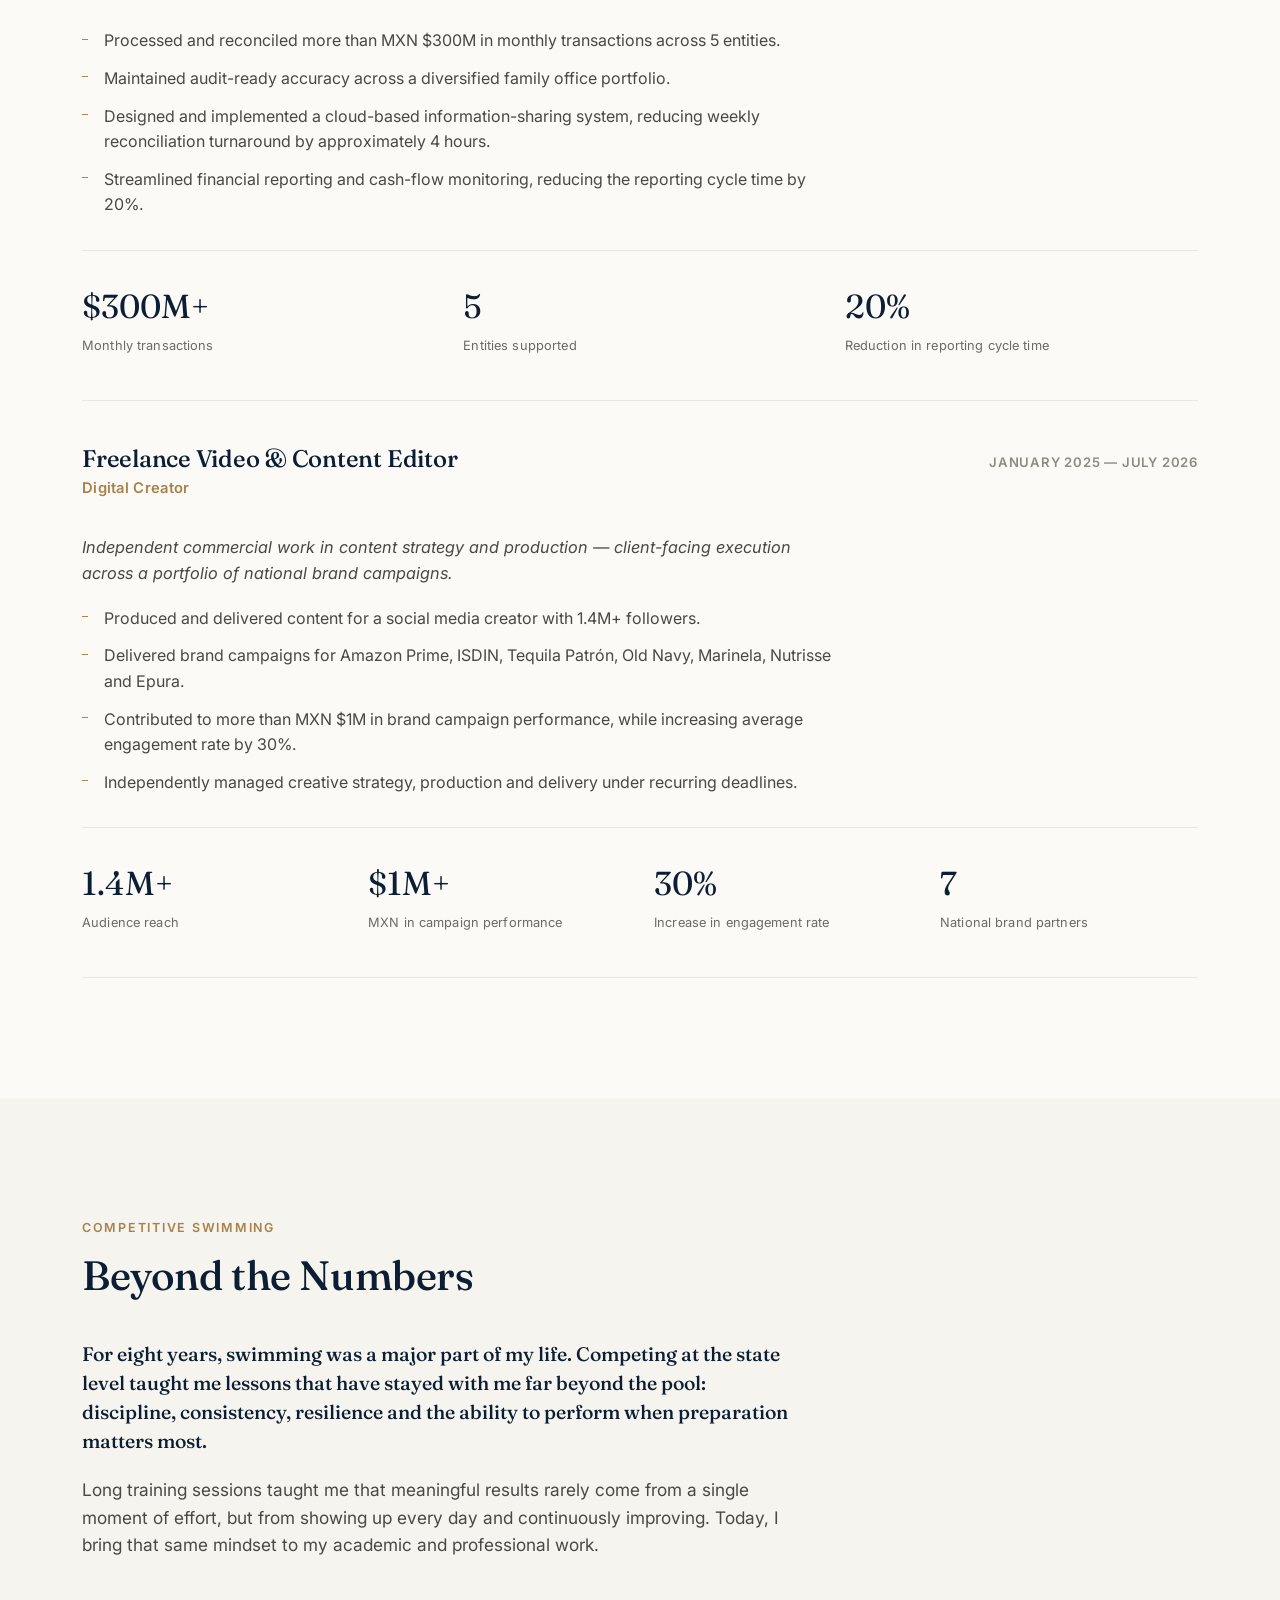
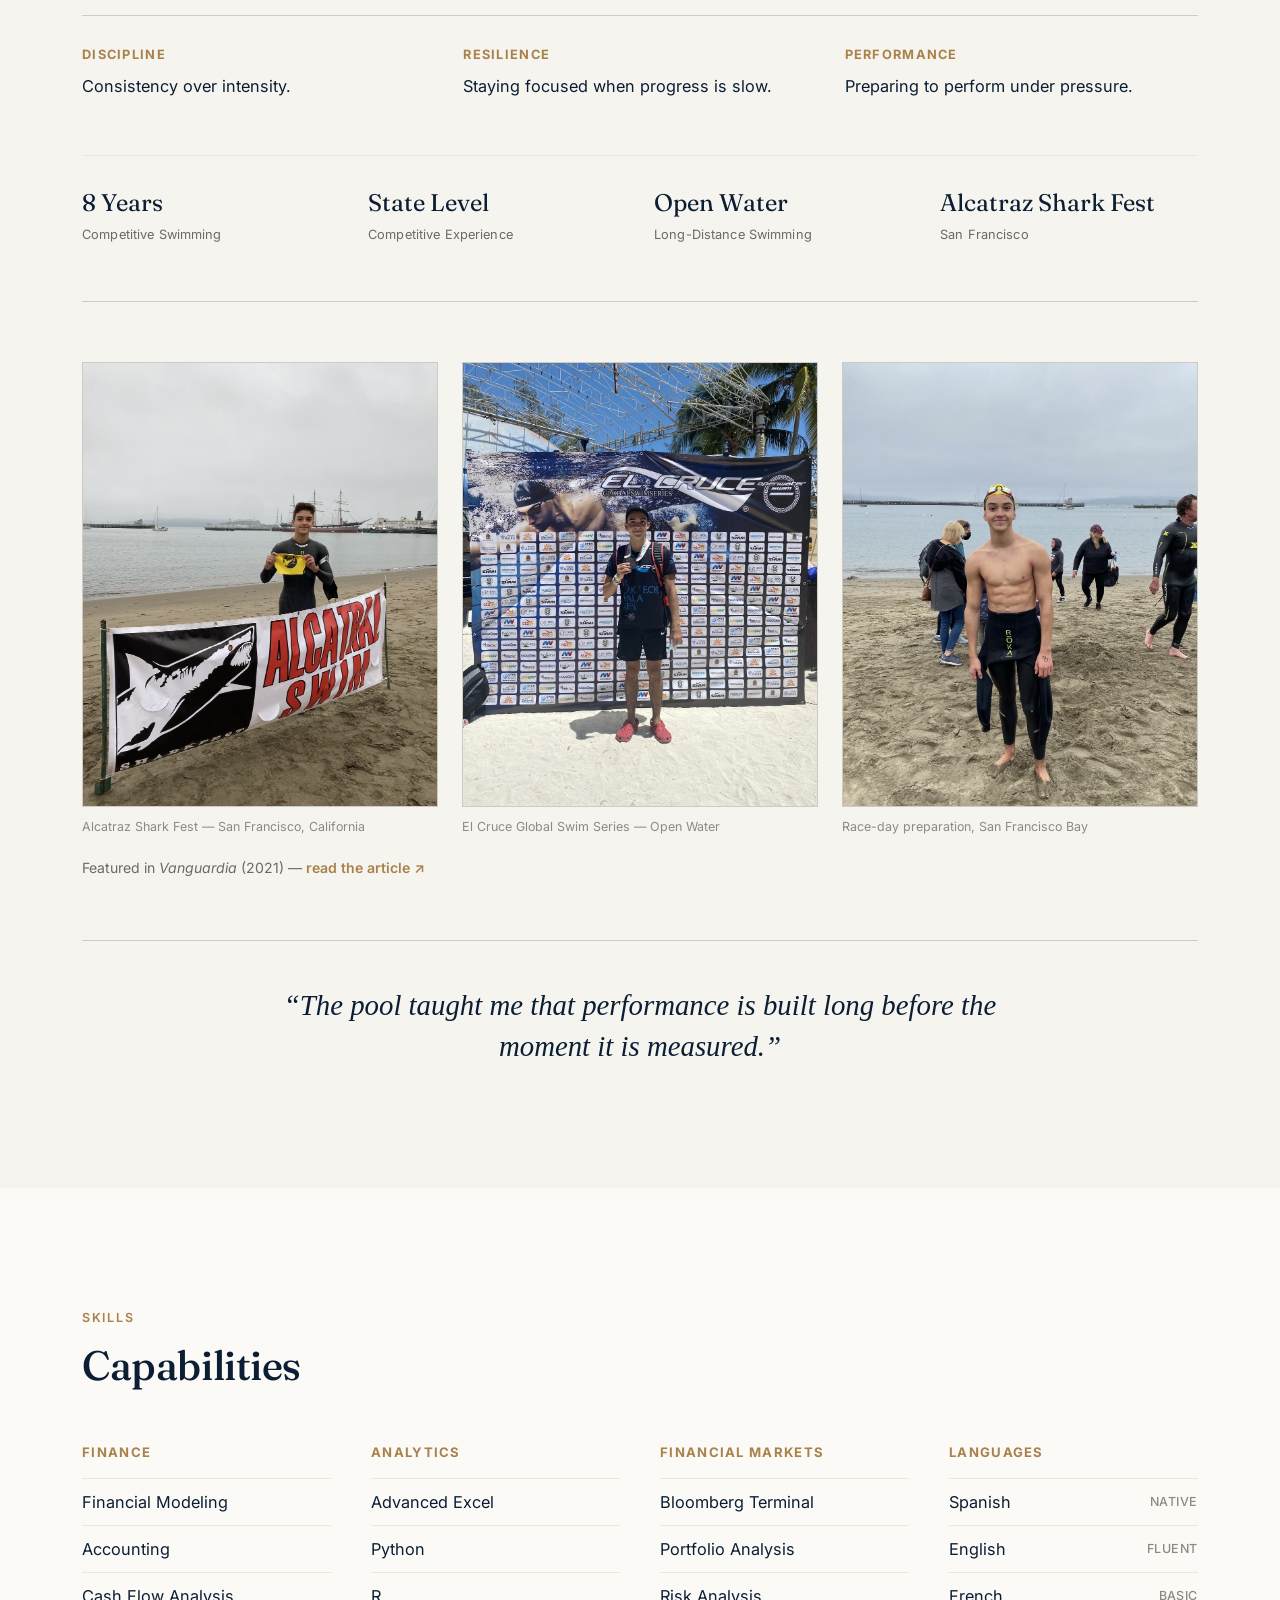
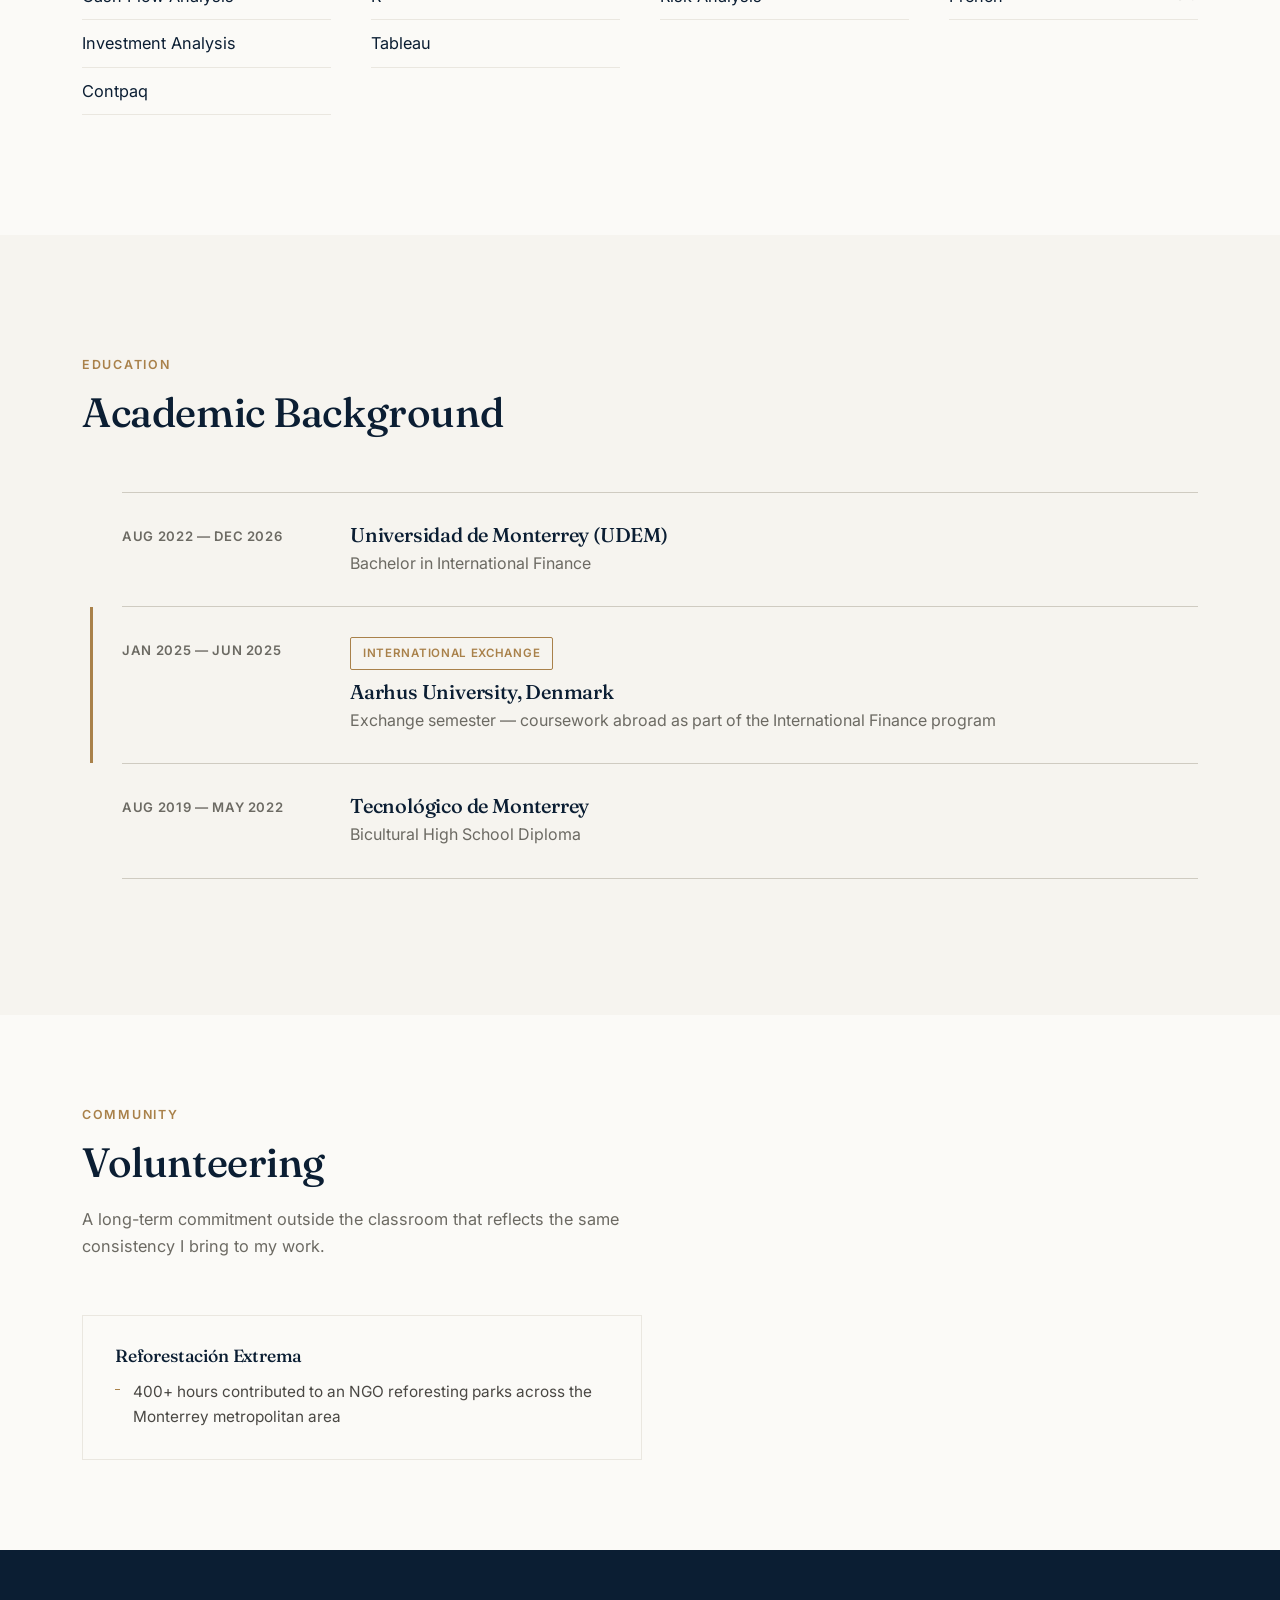
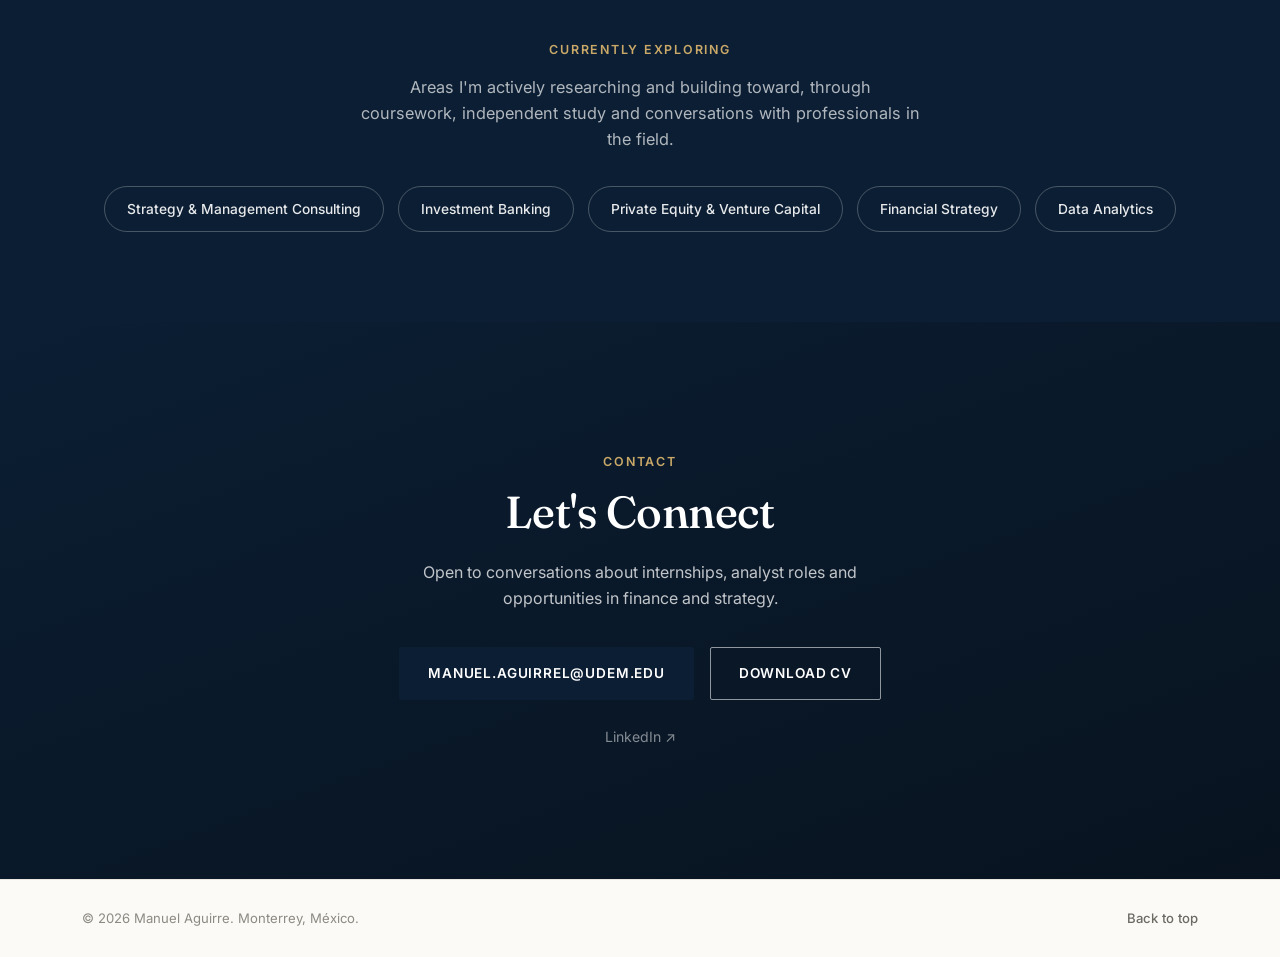
==== commit cd354547: "Add real portrait, CV, LinkedIn, and swimming section; remove projects - Replace placeholder hero po" ====
--- a/index.html
+++ b/index.html
@@ -38,6 +38,9 @@
   "jobTitle": "International Finance Student",
   "description": "International Finance student at Universidad de Monterrey with experience across financial operations, reporting and digital business.",
   "email": "mailto:manuel.aguirrel@udem.edu",
+  "sameAs": [
+    "https://www.linkedin.com/in/manuel-aguirre-leal-031319253"
+  ],
   "address": {
     "@type": "PostalAddress",
     "addressLocality": "Monterrey",
@@ -77,7 +80,7 @@
         <li><a href="#top" class="nav-link">Home</a></li>
         <li><a href="#about" class="nav-link">About</a></li>
         <li><a href="#experience" class="nav-link">Experience</a></li>
-        <li><a href="#projects" class="nav-link">Projects</a></li>
+        <li><a href="#swimming" class="nav-link">Swimming</a></li>
         <li><a href="#education" class="nav-link">Education</a></li>
         <li><a href="#contact" class="nav-link">Contact</a></li>
       </ul>
@@ -96,7 +99,7 @@
       <li><a href="#top" class="nav-link">Home</a></li>
       <li><a href="#about" class="nav-link">About</a></li>
       <li><a href="#experience" class="nav-link">Experience</a></li>
-      <li><a href="#projects" class="nav-link">Projects</a></li>
+      <li><a href="#swimming" class="nav-link">Swimming</a></li>
       <li><a href="#education" class="nav-link">Education</a></li>
       <li><a href="#contact" class="nav-link">Contact</a></li>
       <li><a href="assets/cv/Manuel-Aguirre-CV.pdf" class="btn btn-primary btn-small" download>Download CV</a></li>
@@ -120,11 +123,10 @@
         </div>
       </div>
 
-      <div class="hero-portrait reveal" aria-hidden="false">
+      <div class="hero-portrait reveal">
         <div class="portrait-frame">
-          <img src="assets/img/portrait-placeholder.svg" alt="Portrait of Manuel Aguirre — placeholder, to be replaced with a professional photograph" width="480" height="600">
-        </div>
-        <p class="portrait-note">Placeholder portrait — replace with professional photograph</p>
+          <img src="assets/img/manuel-portrait.jpg" alt="Portrait of Manuel Aguirre" width="960" height="1200">
+        </div>
       </div>
     </div>
     <div class="hero-scroll-cue" aria-hidden="true"><span></span></div>
@@ -225,78 +227,73 @@
     </div>
   </section>
 
-  <!-- SELECTED PROJECTS -->
-  <section class="section section-projects" id="projects">
-    <div class="container">
-      <div class="section-heading reveal">
-        <p class="eyebrow">Projects</p>
-        <h2>Selected Projects</h2>
-        <p class="section-subtitle">Applied work across investing, valuation and data analysis. Full write-ups are being added as case studies.</p>
-      </div>
-
-      <div class="project-grid">
-        <article class="project-card reveal">
-          <p class="project-category">01 — Investing</p>
-          <h3>Investment &amp; Portfolio Analysis</h3>
-          <p class="project-desc">A structured exploration of portfolio construction and risk-adjusted return — from asset allocation to downside risk measurement.</p>
-          <ul class="tag-list">
-            <li>Portfolio Optimization</li>
-            <li>Risk/Return Analysis</li>
-            <li>Sharpe Ratio</li>
-            <li>Asset Allocation</li>
-            <li>Value at Risk</li>
-          </ul>
-          <div class="project-footer">
-            <span class="badge">Case study coming soon</span>
-          </div>
-        </article>
-
-        <article class="project-card reveal">
-          <p class="project-category">02 — Valuation</p>
-          <h3>Financial Modeling</h3>
-          <p class="project-desc">Building and stress-testing financial models to value a business and understand what drives its worth.</p>
-          <ul class="tag-list">
-            <li>Financial Statements</li>
-            <li>Forecasting</li>
-            <li>WACC</li>
-            <li>DCF Valuation</li>
-            <li>Sensitivity Analysis</li>
-          </ul>
-          <div class="project-footer">
-            <span class="badge">Case study coming soon</span>
-          </div>
-        </article>
-
-        <article class="project-card reveal">
-          <p class="project-category">03 — Analytics</p>
-          <h3>Data Analytics</h3>
-          <p class="project-desc">Applying quantitative tools to clean, structure and visualize data in support of decision-making.</p>
-          <ul class="tag-list">
-            <li>Python</li>
-            <li>R</li>
-            <li>Tableau</li>
-            <li>Excel</li>
-          </ul>
-          <div class="project-footer">
-            <span class="badge">Case study coming soon</span>
-          </div>
-        </article>
-
-        <article class="project-card reveal">
-          <p class="project-category">04 — Research</p>
-          <h3>Market &amp; Investment Research</h3>
-          <p class="project-desc">Researching companies and markets to form and pressure-test an investment view.</p>
-          <ul class="tag-list">
-            <li>Company Analysis</li>
-            <li>Market Research</li>
-            <li>Investment Thesis</li>
-            <li>Risk Analysis</li>
-          </ul>
-          <div class="project-footer">
-            <span class="badge">Case study coming soon</span>
-          </div>
-        </article>
-      </div>
+  <!-- BEYOND THE NUMBERS — COMPETITIVE SWIMMING -->
+  <section class="section section-swimming" id="swimming">
+    <div class="container">
+      <div class="section-heading swim-heading reveal">
+        <p class="eyebrow">Competitive Swimming</p>
+        <h2>Beyond the Numbers</h2>
+      </div>
+
+      <div class="swim-narrative reveal">
+        <p>For eight years, swimming was a major part of my life. Competing at the state level taught me lessons that have stayed with me far beyond the pool: discipline, consistency, resilience and the ability to perform when preparation matters most.</p>
+        <p>Long training sessions taught me that meaningful results rarely come from a single moment of effort, but from showing up every day and continuously improving. Today, I bring that same mindset to my academic and professional work.</p>
+      </div>
+
+      <div class="principle-grid reveal">
+        <div class="principle">
+          <h3>Discipline</h3>
+          <p>Consistency over intensity.</p>
+        </div>
+        <div class="principle">
+          <h3>Resilience</h3>
+          <p>Staying focused when progress is slow.</p>
+        </div>
+        <div class="principle">
+          <h3>Performance</h3>
+          <p>Preparing to perform under pressure.</p>
+        </div>
+      </div>
+
+      <div class="stat-row swim-timeline reveal">
+        <div class="stat">
+          <p class="stat-number">8 Years</p>
+          <p class="stat-label">Competitive Swimming</p>
+        </div>
+        <div class="stat">
+          <p class="stat-number">State Level</p>
+          <p class="stat-label">Competitive Experience</p>
+        </div>
+        <div class="stat">
+          <p class="stat-number">Open Water</p>
+          <p class="stat-label">Long-Distance Swimming</p>
+        </div>
+        <div class="stat">
+          <p class="stat-number">Alcatraz Shark Fest</p>
+          <p class="stat-label">San Francisco</p>
+        </div>
+      </div>
+
+      <div class="swim-gallery reveal">
+        <figure>
+          <img src="assets/img/swim-1.jpg" alt="Manuel Aguirre holding his race cap at the Alcatraz Shark Fest start line on the beach, with the San Francisco waterfront in the background" loading="lazy">
+          <figcaption>Alcatraz Shark Fest — San Francisco, California</figcaption>
+        </figure>
+        <figure>
+          <img src="assets/img/swim-2.jpg" alt="Manuel Aguirre with his finisher's medal at the El Cruce Global Swim Series open-water event" loading="lazy">
+          <figcaption>El Cruce Global Swim Series — Open Water</figcaption>
+        </figure>
+        <figure>
+          <img src="assets/img/swim-3.jpg" alt="Manuel Aguirre in a wetsuit on the beach before an open-water swim in San Francisco Bay" loading="lazy">
+          <figcaption>Race-day preparation, San Francisco Bay</figcaption>
+        </figure>
+      </div>
+
+      <p class="swim-press">Featured in <em>Vanguardia</em> (2021) — <a href="https://www.pressreader.com/mexico/vanguardia/20210822/283016877789934" target="_blank" rel="noopener noreferrer">read the article ↗</a></p>
+
+      <blockquote class="swim-quote">
+        <p>&ldquo;The pool taught me that performance is built long before the moment it is measured.&rdquo;</p>
+      </blockquote>
     </div>
   </section>
 
@@ -316,6 +313,7 @@
             <li>Accounting</li>
             <li>Cash Flow Analysis</li>
             <li>Investment Analysis</li>
+            <li>Contpaq</li>
           </ul>
         </div>
         <div class="skill-group reveal">
@@ -384,30 +382,20 @@
     </div>
   </section>
 
-  <!-- BEYOND FINANCE -->
+  <!-- COMMUNITY / VOLUNTEERING -->
   <section class="section section-beyond" id="beyond">
     <div class="container">
       <div class="section-heading reveal">
-        <p class="eyebrow">Beyond Finance</p>
-        <h2>Discipline, Off the Balance Sheet</h2>
-        <p class="section-subtitle">Long-term commitments outside the classroom that reflect the same consistency I bring to my work.</p>
-      </div>
-
-      <div class="beyond-grid">
-        <div class="beyond-card reveal">
-          <h3>Competitive Swimming</h3>
-          <ul>
-            <li>8 years competing at the state level</li>
-            <li>Open-water marathon swimmer</li>
-            <li>Finisher, Alcatraz Shark Fest</li>
-          </ul>
-        </div>
-        <div class="beyond-card reveal">
-          <h3>Volunteering</h3>
-          <ul>
-            <li>400+ hours with Reforestación Extrema</li>
-          </ul>
-        </div>
+        <p class="eyebrow">Community</p>
+        <h2>Volunteering</h2>
+        <p class="section-subtitle">A long-term commitment outside the classroom that reflects the same consistency I bring to my work.</p>
+      </div>
+
+      <div class="beyond-card beyond-card-single reveal">
+        <h3>Reforestación Extrema</h3>
+        <ul>
+          <li>400+ hours contributed to an NGO reforesting parks across the Monterrey metropolitan area</li>
+        </ul>
       </div>
     </div>
   </section>
@@ -441,7 +429,7 @@
         <a class="btn btn-outline" href="assets/cv/Manuel-Aguirre-CV.pdf" download>Download CV</a>
       </div>
 
-      <p class="contact-linkedin">LinkedIn — <em>profile link to be added</em></p>
+      <p class="contact-linkedin"><a href="https://www.linkedin.com/in/manuel-aguirre-leal-031319253" target="_blank" rel="noopener noreferrer">LinkedIn ↗</a></p>
     </div>
   </section>
 
--- a/css/styles.css
+++ b/css/styles.css
@@ -461,47 +461,99 @@
 }
 
 /* ==========================================================================
-   Projects
-   ========================================================================== */
-.section-projects{ background: var(--off-white); }
-.project-grid{
+   Beyond the Numbers — Competitive Swimming
+   ========================================================================== */
+.section-swimming{ background: var(--off-white); }
+.swim-heading{ margin-bottom: 40px; }
+
+.swim-narrative{
+  max-width: 720px;
+  margin-bottom: 56px;
+}
+.swim-narrative p{
+  font-size: 1.08rem;
+  color: var(--gray-700);
+}
+.swim-narrative p:first-child{
+  font-size: 1.22rem;
+  color: var(--navy-900);
+  font-family: var(--font-display);
+  font-weight: 500;
+  line-height: 1.5;
+}
+
+.principle-grid{
   display:grid;
-  grid-template-columns: repeat(2, 1fr);
+  grid-template-columns: repeat(3, 1fr);
   gap: 28px;
-}
-.project-card{
-  background: var(--paper);
-  border: 1px solid var(--gray-100);
-  padding: 36px;
-  display:flex;
-  flex-direction:column;
-  transition: border-color .25s var(--ease), transform .25s var(--ease);
-}
-.project-card:hover{ border-color: var(--gold); transform: translateY(-3px); }
-
-.project-category{
-  font-size: .74rem;
+  margin-bottom: 56px;
+  padding-top: 32px;
+  border-top: 1px solid var(--gray-300);
+}
+.principle h3{
+  font-family: var(--font-body);
+  font-size: .8rem;
   font-weight: 700;
   letter-spacing: .1em;
   text-transform: uppercase;
   color: var(--gold);
-  margin-bottom: 12px;
-}
-.project-card h3{ font-size: 1.28rem; margin-bottom: .5em; }
-.project-desc{ color: var(--gray-600); font-size: .96rem; margin-bottom: 22px; }
-
-.tag-list{ display:flex; flex-wrap:wrap; gap: 8px; margin-bottom: 26px; }
-.tag-list li{
-  font-size: .74rem;
-  font-weight: 600;
-  letter-spacing: .02em;
-  color: var(--navy-800);
-  background: var(--gray-100);
-  padding: 6px 11px;
-  border-radius: var(--radius-sm);
-}
-
-.project-footer{ margin-top: auto; padding-top: 10px; border-top: 1px solid var(--gray-100); }
+  margin-bottom: 10px;
+}
+.principle p{
+  font-size: 1.02rem;
+  color: var(--navy-900);
+  margin: 0;
+}
+
+.swim-timeline{
+  margin-bottom: 60px;
+  padding-bottom: 56px;
+  border-bottom: 1px solid var(--gray-300);
+}
+.swim-timeline .stat-number{ font-size: clamp(1.05rem, 1.9vw, 1.5rem); }
+
+.swim-gallery{
+  display:grid;
+  grid-template-columns: repeat(3, 1fr);
+  gap: 24px;
+  margin-bottom: 20px;
+}
+.swim-gallery figure{ margin:0; }
+.swim-gallery img{
+  width:100%;
+  aspect-ratio: 4/5;
+  object-fit: cover;
+  border: 1px solid var(--gray-300);
+}
+.swim-gallery figcaption{
+  font-size: .78rem;
+  color: var(--gray-500);
+  margin-top: 10px;
+}
+
+.swim-press{
+  font-size: .88rem;
+  color: var(--gray-600);
+  margin-bottom: 60px;
+}
+.swim-press a{ color: var(--gold); font-weight: 600; }
+.swim-press a:hover{ text-decoration: underline; }
+
+.swim-quote{
+  margin: 0;
+  padding: 44px 0 0;
+  border-top: 1px solid var(--gray-300);
+  text-align: center;
+}
+.swim-quote p{
+  font-family: var(--font-display);
+  font-style: italic;
+  font-size: clamp(1.3rem, 2.4vw, 1.8rem);
+  color: var(--navy-900);
+  max-width: 780px;
+  margin: 0 auto;
+  line-height: 1.45;
+}
 
 /* ==========================================================================
    Skills
@@ -577,6 +629,7 @@
   border: 1px solid var(--gray-100);
   padding: 30px 32px;
 }
+.beyond-card-single{ max-width: 560px; }
 .beyond-card h3{ font-size: 1.1rem; margin-bottom: .8em; }
 .beyond-card ul li{
   font-size: .96rem;
@@ -676,9 +729,9 @@
   .hero-cta{ justify-content:center; }
 
   .about-grid{ grid-template-columns: 1fr; gap: 24px; }
-  .project-grid{ grid-template-columns: 1fr; }
   .skills-grid{ grid-template-columns: repeat(2, 1fr); gap: 32px 24px; }
-  .beyond-grid{ grid-template-columns: 1fr; }
+  .principle-grid{ grid-template-columns: 1fr; gap: 22px; }
+  .swim-gallery{ grid-template-columns: 1fr; }
 }
 
 @media (max-width: 760px){
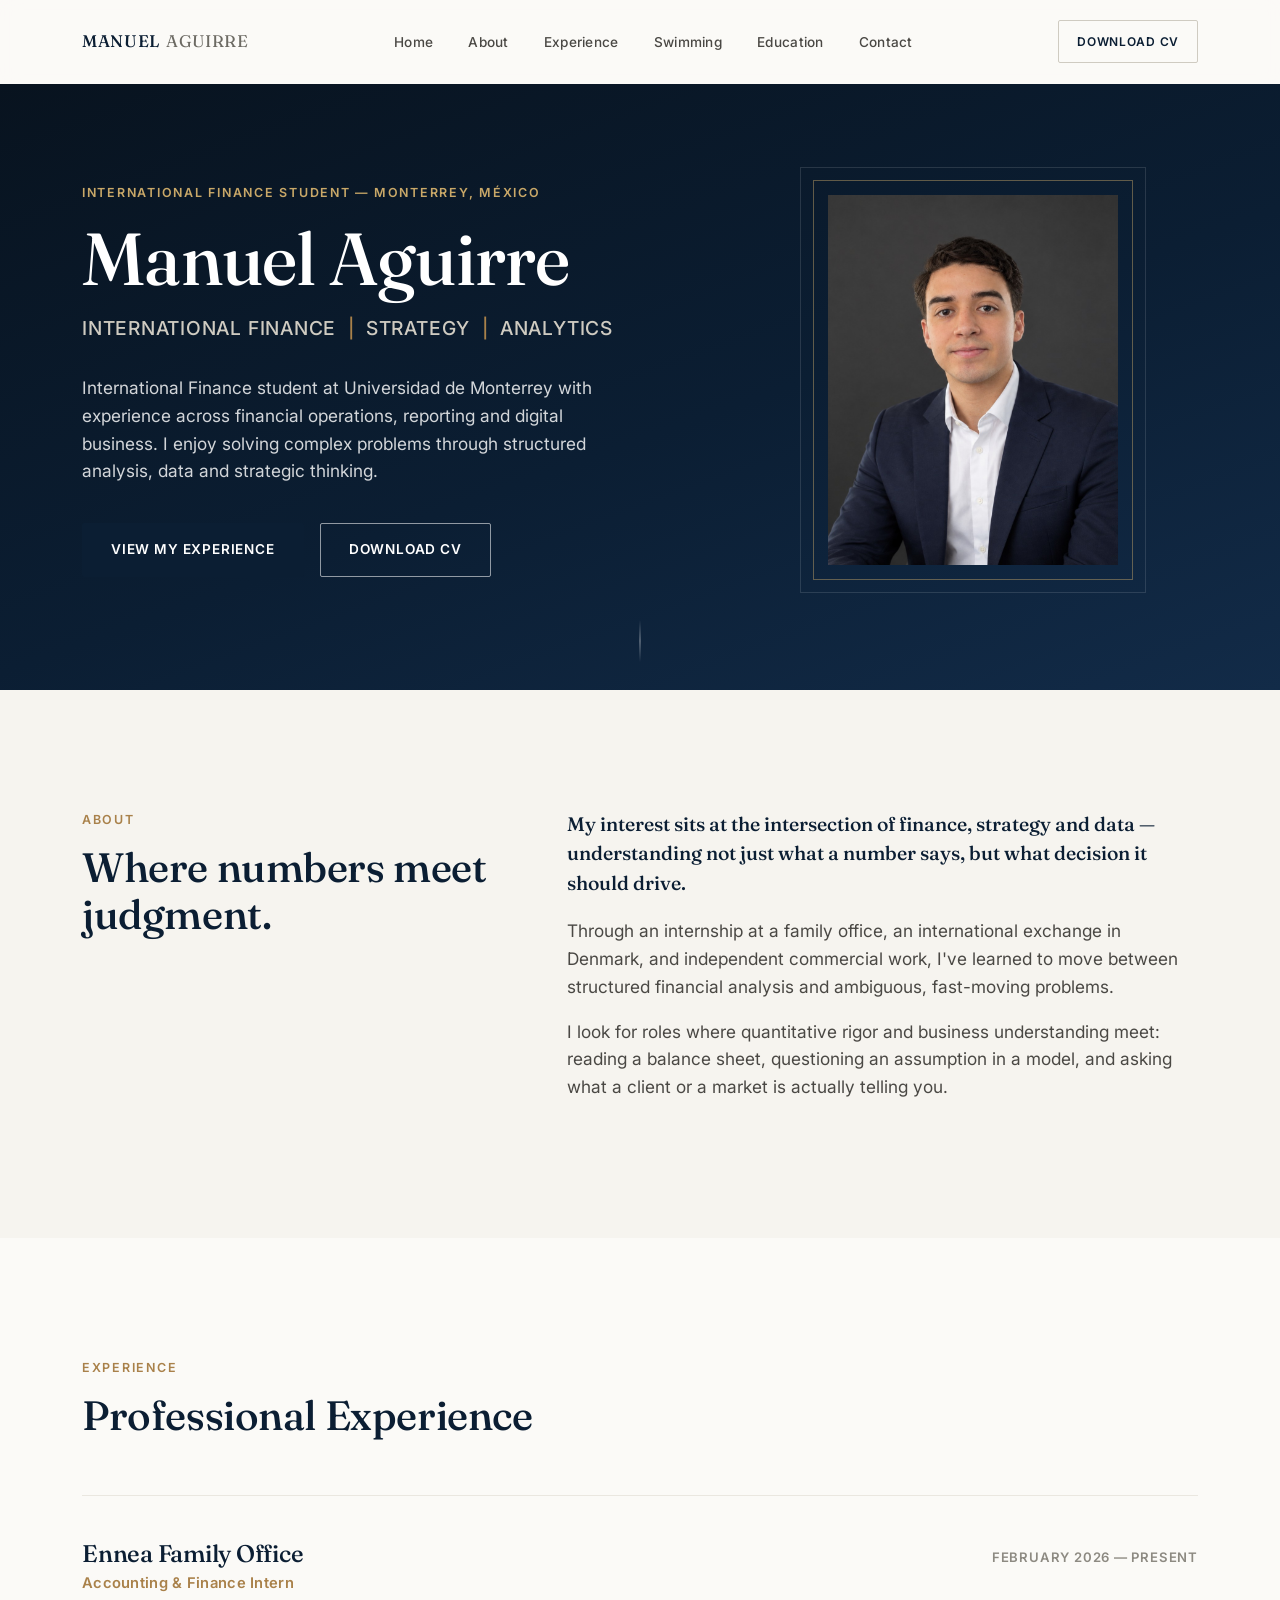
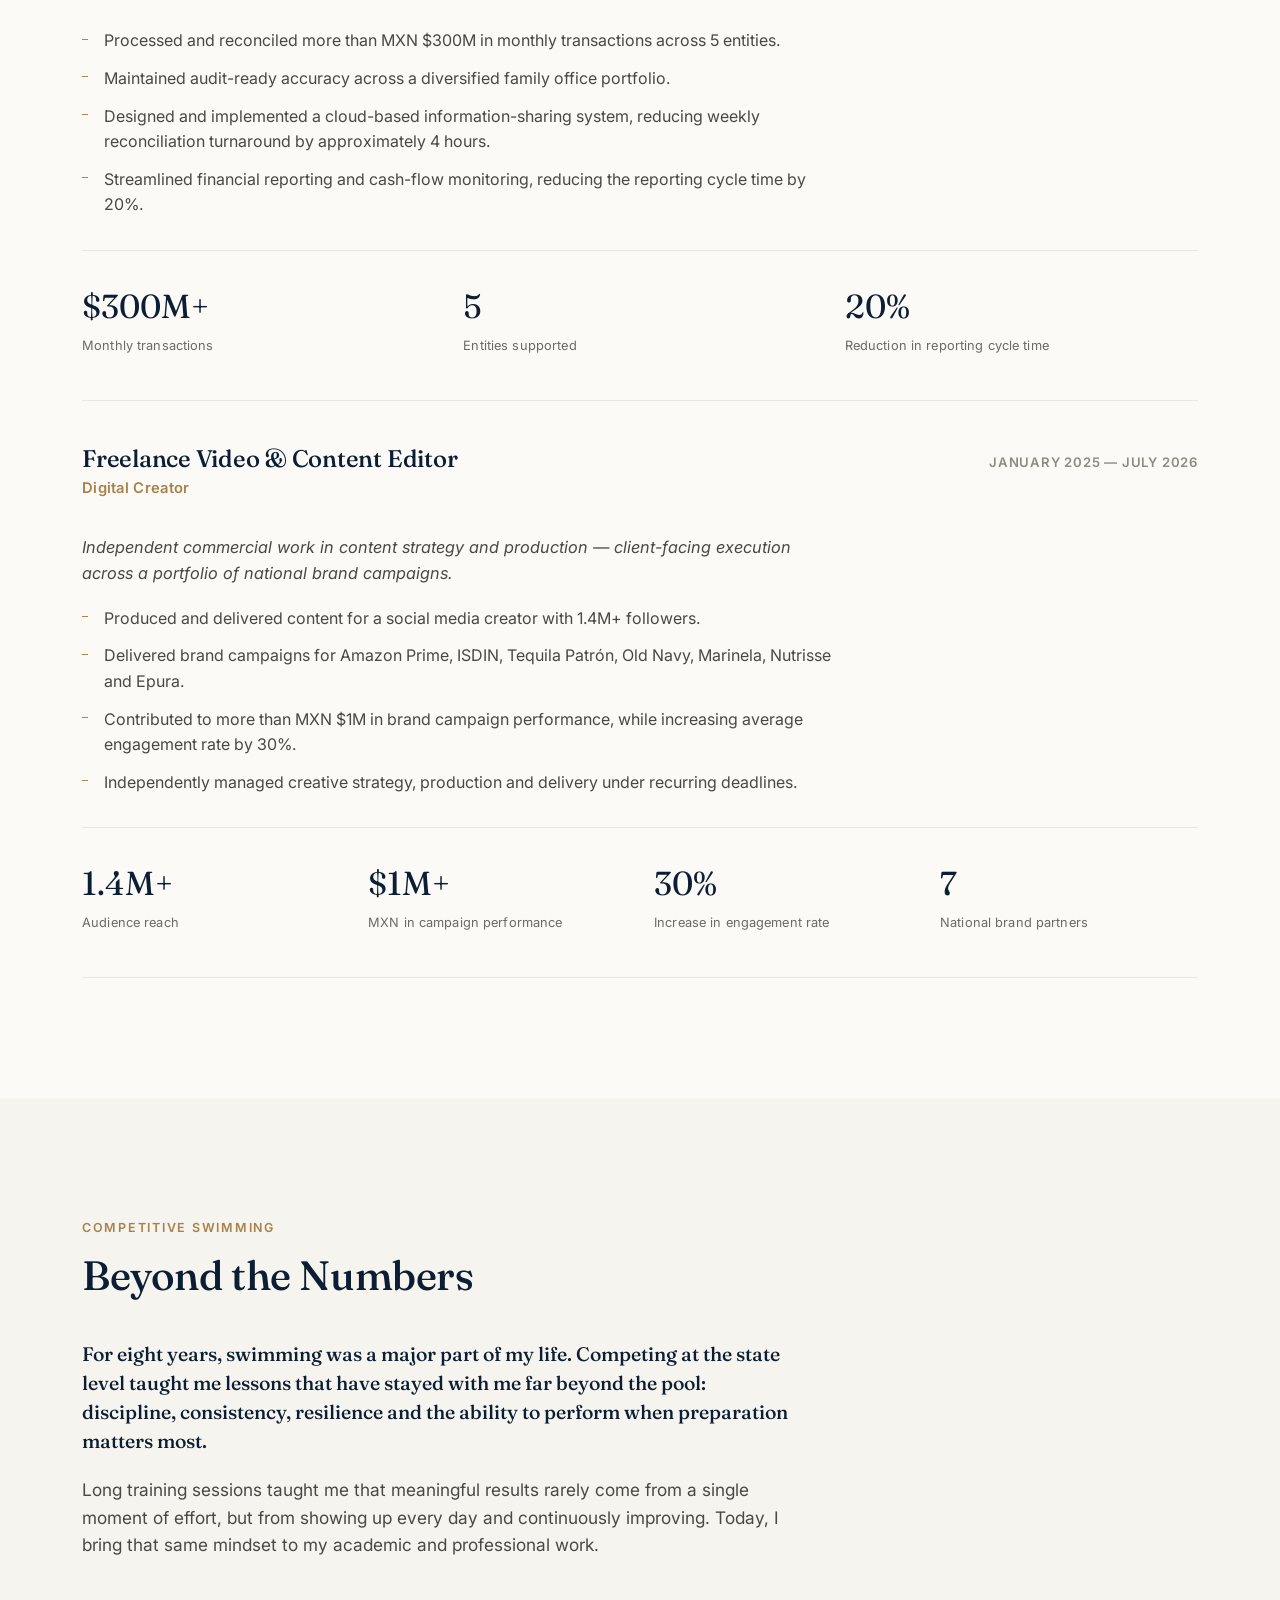
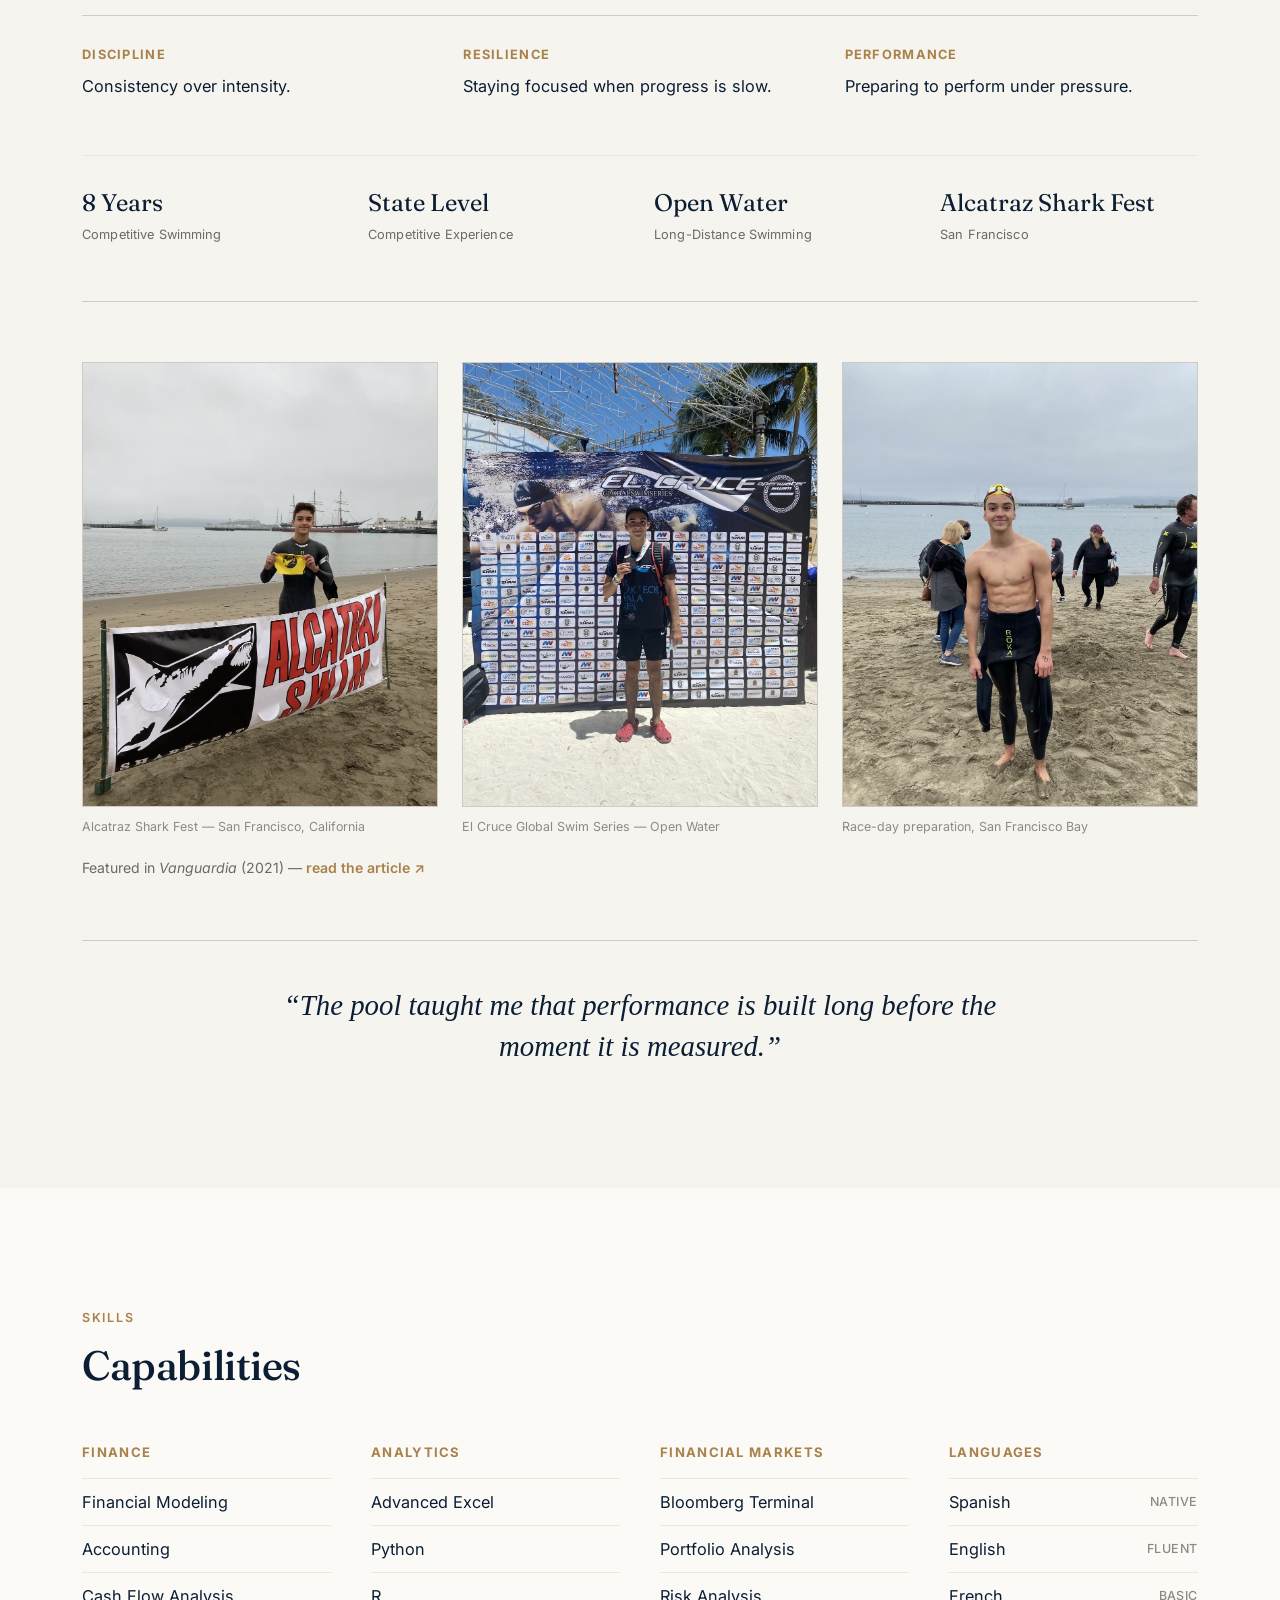
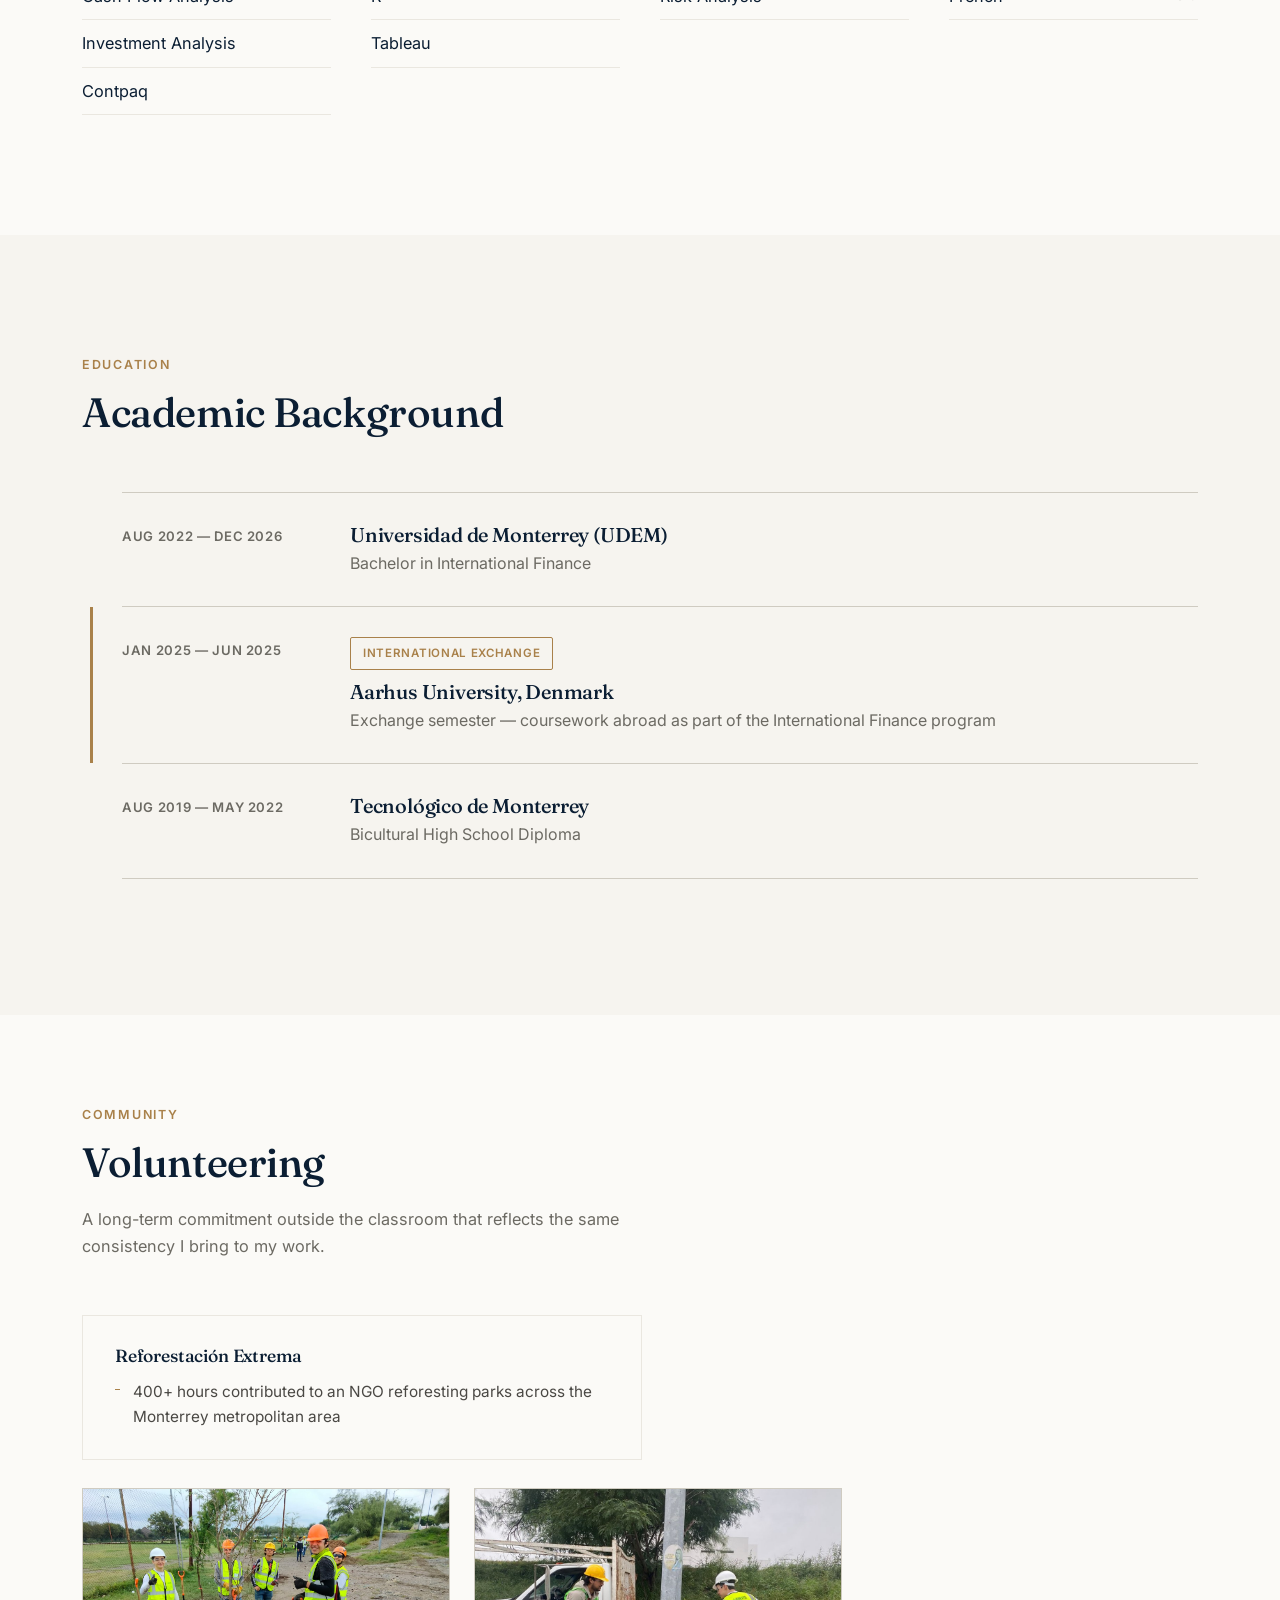
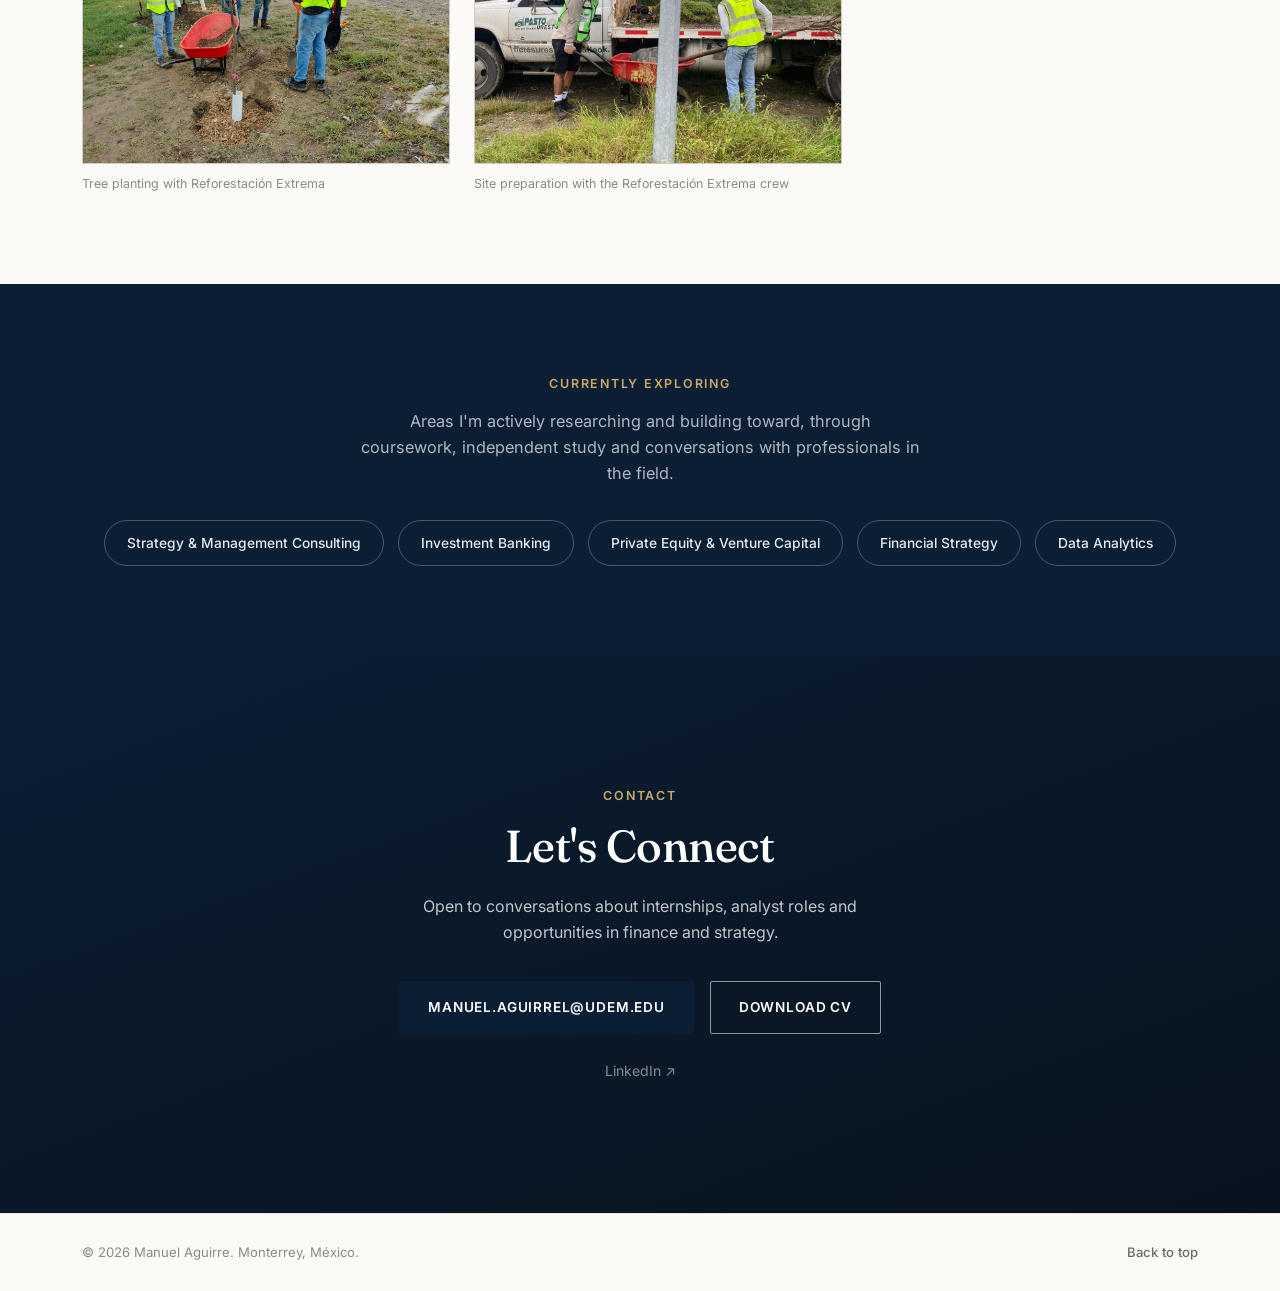
==== commit abf6f8b6: "Add volunteering photos to the Volunteering section Two photos from Reforestación Extrema activities" ====
--- a/index.html
+++ b/index.html
@@ -397,6 +397,17 @@
           <li>400+ hours contributed to an NGO reforesting parks across the Monterrey metropolitan area</li>
         </ul>
       </div>
+
+      <div class="volunteer-gallery reveal">
+        <figure>
+          <img src="assets/img/volunteer-1.jpg" alt="Manuel Aguirre and fellow volunteers planting a tree with Reforestación Extrema" loading="lazy">
+          <figcaption>Tree planting with Reforestación Extrema</figcaption>
+        </figure>
+        <figure>
+          <img src="assets/img/volunteer-2.jpg" alt="Manuel Aguirre and a volunteer preparing equipment at a Reforestación Extrema site" loading="lazy">
+          <figcaption>Site preparation with the Reforestación Extrema crew</figcaption>
+        </figure>
+      </div>
     </div>
   </section>
 
--- a/css/styles.css
+++ b/css/styles.css
@@ -630,6 +630,26 @@
   padding: 30px 32px;
 }
 .beyond-card-single{ max-width: 560px; }
+
+.volunteer-gallery{
+  display:grid;
+  grid-template-columns: repeat(2, 1fr);
+  gap: 24px;
+  max-width: 760px;
+  margin-top: 28px;
+}
+.volunteer-gallery figure{ margin:0; }
+.volunteer-gallery img{
+  width:100%;
+  aspect-ratio: 4/3;
+  object-fit: cover;
+  border: 1px solid var(--gray-300);
+}
+.volunteer-gallery figcaption{
+  font-size: .78rem;
+  color: var(--gray-500);
+  margin-top: 10px;
+}
 .beyond-card h3{ font-size: 1.1rem; margin-bottom: .8em; }
 .beyond-card ul li{
   font-size: .96rem;
@@ -732,6 +752,7 @@
   .skills-grid{ grid-template-columns: repeat(2, 1fr); gap: 32px 24px; }
   .principle-grid{ grid-template-columns: 1fr; gap: 22px; }
   .swim-gallery{ grid-template-columns: 1fr; }
+  .volunteer-gallery{ grid-template-columns: 1fr; }
 }
 
 @media (max-width: 760px){
